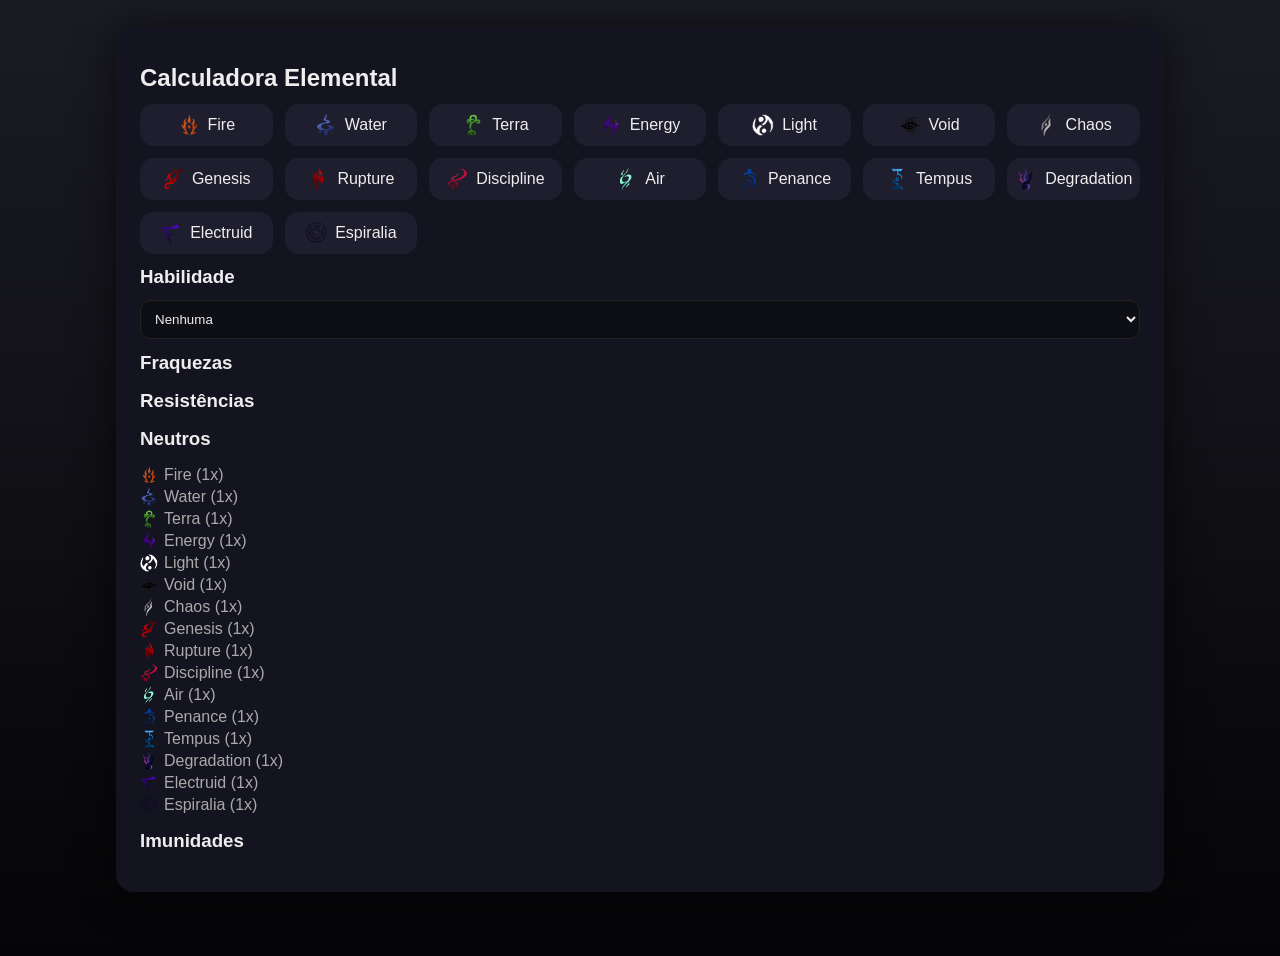
==== index.html @ ffbeba06 "Update index.html Impede de selecionar fusão+ elemento da mesma família" ====
<!DOCTYPE html>
<html lang="pt-BR">
<head>
<meta charset="UTF-8">
<title>Calculadora Elemental</title>
  
<!-- ================= EMBED / OPEN GRAPH ================= -->

<meta property="og:type" content="website">
<meta property="og:title" content="The Relic Journey Project">
<meta property="og:description" content="Calculadora elemental do RPG.">
<meta property="og:url" content="https://saralinboreas.github.io/trj_elemental_calc/">

<meta property="og:image" content="https://cdn.discordapp.com/icons/1304557655825711169/a_13d15f274c0c20a4f0f4eddcecd04f9f.gif?size=2048">
<meta property="og:image:width" content="2048">
<meta property="og:image:height" content="2048">

<!-- Twitter / X -->
<meta name="twitter:card" content="summary_large_image">
<meta name="twitter:title" content="The Relic Journey Project">
<meta name="twitter:description" content="Calculadora elemental do RPG.">
<meta name="twitter:image" content="https://cdn.discordapp.com/icons/1304557655825711169/a_13d15f274c0c20a4f0f4eddcecd04f9f.gif?size=2048">

<!-- ================= FIM EMBED ================= -->
  
<style>
body{
  min-height:100vh;
  background:linear-gradient(180deg,#1b1b24,#050507);
  color:#eee;
  font-family:sans-serif;
  padding:20px;
}
.box{
  background:#141420;
  padding:24px;
  border-radius:18px;
  max-width:1000px;
  margin:auto;
  box-shadow:0 0 40px rgba(0,0,0,.6);
}
h2,h3{margin:12px 0}

.grid{
  display:grid;
  grid-template-columns:repeat(auto-fill,minmax(130px,1fr));
  gap:12px;
}

.el-btn{
  background:#1e1e2e;
  border-radius:14px;
  padding:10px;
  cursor:pointer;
  display:flex;
  align-items:center;
  justify-content:center;
  gap:8px;
  transition:.18s;
}
.el-btn img{width:22px;height:22px}

.el-btn.selected{
  background:#151522;
  transform:translateY(2px) scale(.96);
  filter:brightness(.85);
  box-shadow:0 0 18px currentColor;
}
.el-btn.locked{
  opacity:.25;
  pointer-events:none;
}

select{
  width:100%;
  background:#0e0e15;
  color:#eee;
  border:1px solid #222;
  padding:10px;
  border-radius:10px;
}

ul{list-style:none;padding-left:0}
li{display:flex;align-items:center;gap:6px;margin:4px 0}
li img{width:18px;height:18px}

.immune{color:#c38bff}
.resist{color:#7fdc9f}
.neutral{color:#aaa}
.weak{color:#ff8a8a}
.small{font-size:13px;color:#aaa}
</style>
</head>

<body>
<div class="box">
<h2>Calculadora Elemental</h2>

<h3> </h3>
<div id="elements" class="grid"></div>

<h3>Habilidade</h3>
<select id="skill"></select>
<p id="skillDesc" class="small"></p>

<h3>Fraquezas</h3><ul id="weak" class="weak"></ul>
<h3>Resistências</h3><ul id="resist" class="resist"></ul>
<h3>Neutros</h3><ul id="neutral" class="neutral"></ul>
<h3>Imunidades</h3><ul id="immune" class="immune"></ul>

</div>

<script>
/* ===================== ELEMENTOS ===================== */
const ELEMENTS=[
"Fire","Water","Terra","Energy","Light","Void","Chaos",
"Genesis","Rupture","Discipline","Air","Penance",
"Tempus","Degradation","Electruid","Espiralia"
];

const FUSIONS={
  Electruid:["Water","Energy"],
  Discipline:["Genesis","Rupture"]
};

const icon=e=>`icons/${e.toLowerCase()}.png`;

/* ===================== MATRIZ ===================== */

const M = {
Fire:{Degradation:4,Tempus:4,Penance:4,Espiralia:4,Water:2,Light:2,Void:2,Chaos:2,Electruid:1.5,Terra:0.5,Fire:0},
Water:{Degradation:4,Tempus:4,Penance:4,Espiralia:4,Energy:2,Light:2,Void:2,Chaos:2,Electruid:1.5,Genesis:1.5,Fire:0.5,Rupture:0.5,Water:0},
Terra:{Degradation:4,Tempus:4,Penance:4,Espiralia:4,Fire:2,Light:2,Void:2,Chaos:2,Rupture:1.5,Discipline:1.5,Electruid:0.75,Energy:0.5,Terra:0},
Energy:{Degradation:4,Tempus:4,Penance:4,Espiralia:4,Terra:2,Light:2,Void:2,Chaos:2,Rupture:1.5,Water:0.5,Genesis:0.5,Electruid:0.25,Energy:0},
Light:{Degradation:4,Penance:4,Espiralia:4,Void:2,Chaos:2,Tempus:2,Energy:0.75,Fire:0.75,Genesis:0.75,Rupture:0.75,Terra:0.75,Water:0.75,Electruid:0.5,Light:0},
Void:{Degradation:4,Penance:4,Espiralia:4,Light:2,Chaos:2,Tempus:2,Energy:0.75,Fire:0.75,Genesis:0.75,Rupture:0.75,Terra:0.75,Water:0.75,Electruid:0.5,Void:0},
Chaos:{Degradation:4,Penance:4,Espiralia:4,Void:2,Light:2,Tempus:2,Genesis:2,Rupture:2,Discipline:2,Energy:0.75,Fire:0.75,Terra:0.75,Water:0.75,Electruid:0.5,Chaos:0},
Genesis:{Degradation:4,Penance:4,Espiralia:4,Discipline:4,Light:2,Void:2,Chaos:2,Tempus:2,Rupture:2,Energy:1.5,Water:0.75,Genesis:0},
Rupture:{Degradation:4,Penance:4,Espiralia:4,Discipline:4,Light:2,Void:2,Chaos:2,Tempus:2,Genesis:2,Energy:1.5,Electruid:0.75,Rupture:0},
Discipline:{Degradation:2.5,Penance:2.5,Tempus:2.5,Espiralia:2.5,Air:2.5,Light:1.5,Chaos:1.5,Void:1.5,Genesis:0,Rupture:0},
Air:{Espiralia:8,Degradation:4,Light:2,Chaos:2,Void:2,Penance:2,Tempus:2,Electruid:0.25,Genesis:0.25,Rupture:0.25,Air:0},
Penance:{Espiralia:8,Degradation:4,Light:0.75,Chaos:0.75,Void:0.75,Discipline:0.5,Fire:0.5,Water:0.5,Terra:0.5,Energy:0.5,Penance:0,Genesis:0,Rupture:0,Electruid:0},
Tempus:{Tempus:0},
Degradation:{Espiralia:2,Tempus:1,Light:0.75,Chaos:0.75,Void:0.75,Discipline:0.5,Fire:0.5,Water:0.5,Terra:0.5,Genesis:0,Rupture:0,Electruid:0,Air:0,Penance:0},
Electruid:{Degradation:8,Tempus:8,Penance:8,Espiralia:8,Light:4,Void:4,Chaos:4,Terra:2,Genesis:0.75,Rupture:0.75,Fire:0.5,Energy:0,Water:0,Electruid:0},
Espiralia:{Espiralia:2,Degradation:1,Tempus:1,Light:0.75,Chaos:0.75,Void:0.75,Discipline:0.5,Fire:0.5,Water:0.5,Terra:0.5,Genesis:0,Rupture:0,Electruid:0,Air:0}
};

/* ===================== HABILIDADES ===================== */
const SKILLS={
"Nenhuma":{
 desc:"Sem efeitos adicionais."
},
"Campo de Dissolução":{
 desc:"Ataques de Energia têm seu multiplicador reduzido em um nível (fraqueza > neutro > resistência > imunidade).",
 dissolveEnergy:true
},
"Marca da Desgraça":{
 desc:"Fraqueza a Espiralia. Imune a Tempus e Energia.",
 forceWeak:{Espiralia:8},
 immune:["Tempus","Energy"]
},
"Fluxo Adaptativo":{
 desc:"Dano maior que 2x reduz em 20%. Dano maior que 4x reduz 50%.",
 adaptive:true
},
"Núcleo Estável":{
 desc:"Limita fraquezas a somente 2x. Resistências reduzidas em 15%.",
 capAll:2,
 resistPenalty:0.15
},
"Vazio Absoluto":{
 desc:"Imune a Luz e Caos, Remove o limite de fraquezas, permitindo até 8x de qualquer elemento.",
 voidAbsolute:true,
 unlock8x:true
}
};

/* ===================== UI ===================== */
const grid=document.getElementById("elements");
const skillSel=document.getElementById("skill");
const skillDesc=document.getElementById("skillDesc");
const immune=document.getElementById("immune");
const resist=document.getElementById("resist");
const neutral=document.getElementById("neutral");
const weak=document.getElementById("weak");

let selected=[];
let skill="Nenhuma";

/* ===================== UTIL ===================== */
function fmt(x){
  return Number.isInteger(x)? `${x}x` : `${x.toFixed(2).replace(/\.00$/,"")}x`;
}

/* ===================== BOTÕES ===================== */
ELEMENTS.forEach(el=>{
  const b=document.createElement("div");
  b.className="el-btn";
  b.dataset.el=el;
  const img=document.createElement("img");
  img.src=icon(el);
  b.append(img,el);
  b.onclick=()=>toggle(el);
  grid.appendChild(b);
});

Object.keys(SKILLS).forEach(s=>{
  const o=document.createElement("option");
  o.value=s;
  o.textContent=s;
  skillSel.appendChild(o);
});

skillSel.onchange=()=>{
  skill=skillSel.value;
  skillDesc.textContent=SKILLS[skill].desc;
  update();
};

/* ===================== LÓGICA ===================== */
function isLocked(el){
  for(const f in FUSIONS){
    if(selected.includes(f)&&FUSIONS[f].includes(el)) return true;
    if(selected.includes(el)&&FUSIONS[f].includes(f)) return true;
  }
  return false;
}

function toggle(el){
  // Se já estiver selecionado, desmarca
  if(selected.includes(el)){
    selected = selected.filter(e => e !== el);
    update();
    return;
  }

  // Se for fusão, remove automaticamente os componentes
  if(FUSIONS[el]){
    selected = selected.filter(e => !FUSIONS[el].includes(e));
  }

  // Se for base e alguma fusão que usa ele já estiver selecionada, bloqueia
  for(const f in FUSIONS){
    if(FUSIONS[f].includes(el) && selected.includes(f)){
      return; // não deixa selecionar
    }
  }

  // Limite de 2 elementos
  if(selected.length < 2){
    selected.push(el);
  }

  update();
}
  
function calc(atk){
  let mult=1;
  let imm=false;
  const sk=SKILLS[skill];

  // Base elemental
  selected.forEach(d=>{
    const m=M[d]?.[atk] ?? 1;
    if(m===0) imm=true;
    else mult*=m;
  });

  if(sk.immune?.includes(atk)) imm=true;
  if(sk.forceWeak?.[atk]) mult=sk.forceWeak[atk];

  // Campo de Dissolução (Energia por níveis)
  if(sk.dissolveEnergy && atk==="Energy" && !imm){
    if(mult > 1){
      mult /= 2;
    }else if(mult === 1){
      mult = 0.5;
    }else if(mult <= 0.25){
      imm = true;
    }else{
      mult /= 2;
    }
  }

  // Vazio Absoluto
  if(sk.voidAbsolute && (atk==="Light"||atk==="Chaos")){
    imm=true;
    mult=2;
  }

  if(sk.adaptive){
    if(mult>4) mult*=0.5;
    else if(mult>2) mult*=0.8;
  }

  if(sk.resistPenalty && mult<1)
    mult+=sk.resistPenalty;

  if(sk.capAll) mult=Math.min(mult,sk.capAll);

  if(selected.includes("Tempus") && mult>1 && atk!=="Espiralia")
    mult=1;

  const cap = sk.unlock8x ? 8 : (atk==="Espiralia"?8:4);
  mult=Math.min(mult,cap);

  return imm?0:mult;
}

function li(el,t){
  const l=document.createElement("li");
  const i=document.createElement("img");
  i.src=icon(el);
  l.append(i,t);
  return l;
}

function update(){
  document.querySelectorAll(".el-btn").forEach(b=>{
    const el=b.dataset.el;
    b.classList.toggle("selected",selected.includes(el));
    b.classList.toggle("locked",isLocked(el));
  });

  immune.innerHTML=resist.innerHTML=weak.innerHTML=neutral.innerHTML="";

  ELEMENTS.forEach(atk=>{
    const m=calc(atk);
    if(m===0) immune.appendChild(li(atk,atk));
    else if(m<1) resist.appendChild(li(atk,`${atk} (${fmt(m)})`));
    else if(m>1) weak.appendChild(li(atk,`${atk} (${fmt(m)})`));
    else neutral.appendChild(li(atk,`${atk} (1x)`));
  });
}

update();
</script>
</body>
</html>
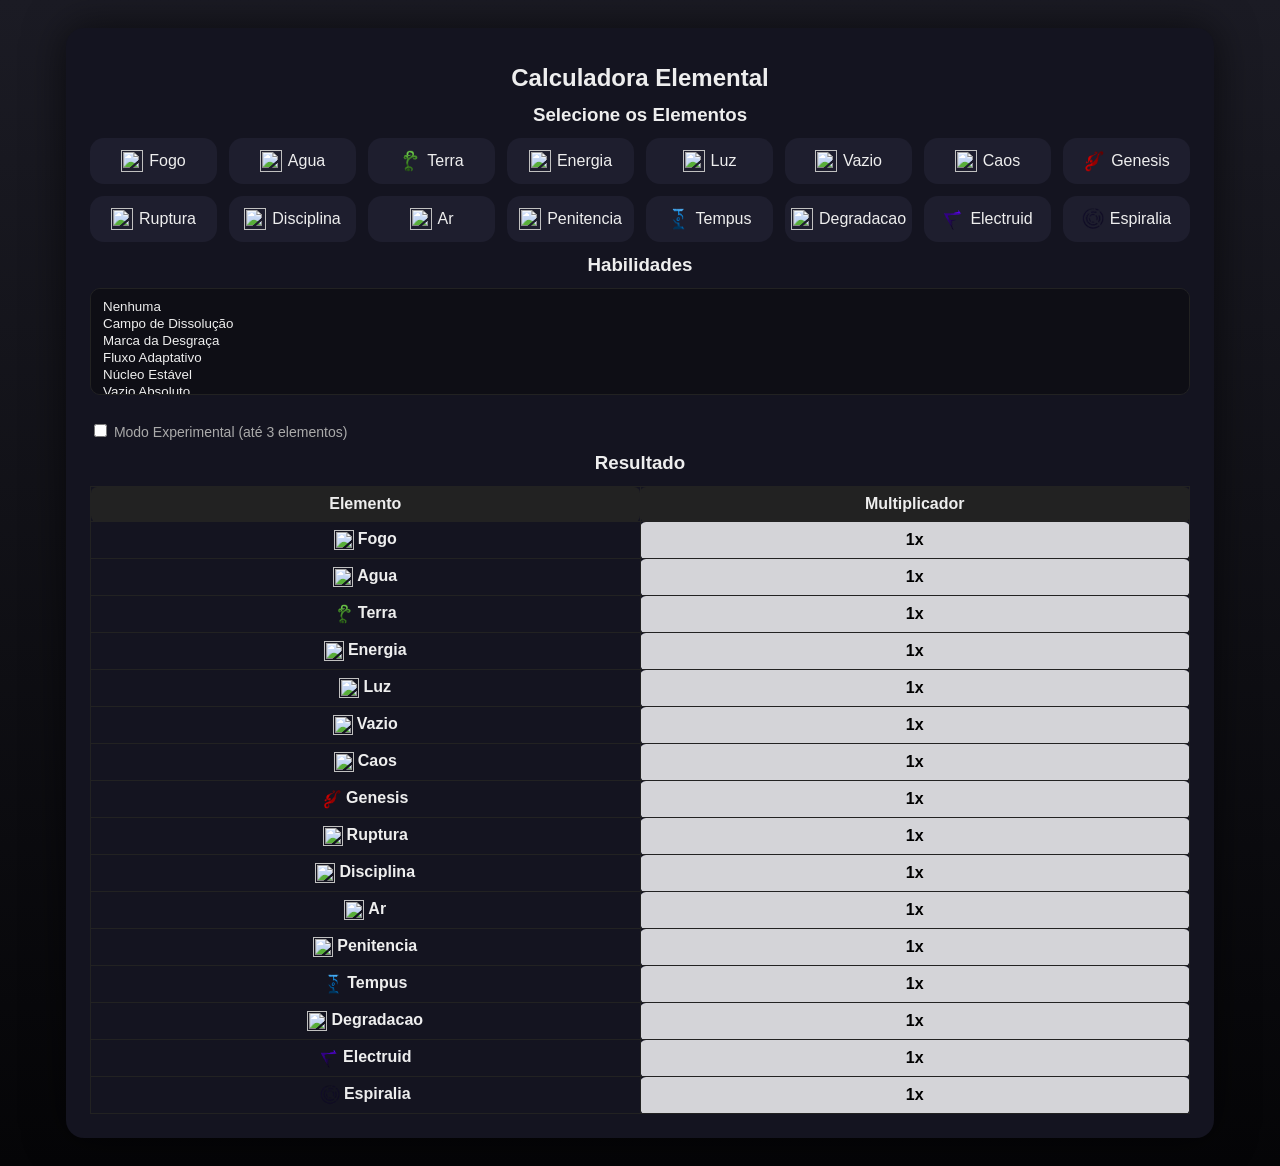
==== commit 17c7a6e2: "Update index.html Pouca mudança" ====
--- a/index.html
+++ b/index.html
@@ -22,32 +22,31 @@
 <meta name="twitter:image" content="https://cdn.discordapp.com/icons/1304557655825711169/a_13d15f274c0c20a4f0f4eddcecd04f9f.gif?size=2048">
 
 <!-- ================= FIM EMBED ================= -->
-  
+
 <style>
-body{
+body {
   min-height:100vh;
   background:linear-gradient(180deg,#1b1b24,#050507);
   color:#eee;
   font-family:sans-serif;
   padding:20px;
 }
-.box{
+.box {
   background:#141420;
   padding:24px;
   border-radius:18px;
-  max-width:1000px;
+  max-width:1100px;
   margin:auto;
   box-shadow:0 0 40px rgba(0,0,0,.6);
 }
-h2,h3{margin:12px 0}
-
-.grid{
+h2,h3{text-align:center;margin:12px 0;}
+.grid {
   display:grid;
-  grid-template-columns:repeat(auto-fill,minmax(130px,1fr));
+  grid-template-columns:repeat(auto-fill,minmax(120px,1fr));
   gap:12px;
-}
-
-.el-btn{
+  justify-items:center;
+}
+.el-btn {
   background:#1e1e2e;
   border-radius:14px;
   padding:10px;
@@ -55,16 +54,17 @@
   display:flex;
   align-items:center;
   justify-content:center;
-  gap:8px;
-  transition:.18s;
+  gap:6px;
+  transition:.2s;
+  width:100%;
+  box-sizing:border-box;
+  border:2px solid transparent;
 }
 .el-btn img{width:22px;height:22px}
-
 .el-btn.selected{
   background:#151522;
-  transform:translateY(2px) scale(.96);
-  filter:brightness(.85);
-  box-shadow:0 0 18px currentColor;
+  border:2px solid #ff8a8a;
+  transform:translateY(1px) scale(.98);
 }
 .el-btn.locked{
   opacity:.25;
@@ -78,122 +78,162 @@
   border:1px solid #222;
   padding:10px;
   border-radius:10px;
-}
-
-ul{list-style:none;padding-left:0}
-li{display:flex;align-items:center;gap:6px;margin:4px 0}
-li img{width:18px;height:18px}
-
-.immune{color:#c38bff}
-.resist{color:#7fdc9f}
-.neutral{color:#aaa}
-.weak{color:#ff8a8a}
-.small{font-size:13px;color:#aaa}
+  margin-bottom:12px;
+}
+
+table{
+  width:100%;
+  border-collapse:collapse;
+  margin-top:12px;
+  table-layout:fixed;
+}
+th,td{
+  padding:8px;
+  text-align:center;
+  border:1px solid #222;
+  border-radius:6px;
+  font-weight:bold;
+}
+th{background:#222;}
+td img{
+  width:20px;
+  height:20px;
+  vertical-align:middle;
+  margin-right:4px;
+}
+
+/* Cores pastel definidas */
+.weak{background:#fca5a5;color:#000;}      /* vermelho claro */
+.resist{background:#86efac;color:#000;}    /* verde pastel */
+.neutral{background:#d4d4d8;color:#000;}   /* cinza */
+.immune{background:#c084fc;color:#000;}    /* roxo pastel */
+
+.small{font-size:13px;color:#aaa;}
+label.small{display:block;margin-top:12px;font-size:14px;}
 </style>
 </head>
-
 <body>
 <div class="box">
 <h2>Calculadora Elemental</h2>
-
-<h3> </h3>
+<h3>Selecione os Elementos</h3>
 <div id="elements" class="grid"></div>
 
-<h3>Habilidade</h3>
-<select id="skill"></select>
+<h3>Habilidades</h3>
+<select id="skill" multiple size="5"></select>
 <p id="skillDesc" class="small"></p>
 
-<h3>Fraquezas</h3><ul id="weak" class="weak"></ul>
-<h3>Resistências</h3><ul id="resist" class="resist"></ul>
-<h3>Neutros</h3><ul id="neutral" class="neutral"></ul>
-<h3>Imunidades</h3><ul id="immune" class="immune"></ul>
-
+<label class="small">
+  <input type="checkbox" id="tripleMode">
+  Modo Experimental (até 3 elementos)
+</label>
+
+<h3>Resultado</h3>
+<table>
+<thead>
+<tr><th>Elemento</th><th>Multiplicador</th></tr>
+</thead>
+<tbody id="resultTable"></tbody>
+</table>
 </div>
 
 <script>
-/* ===================== ELEMENTOS ===================== */
+/* ================= DADOS ================= */
 const ELEMENTS=[
-"Fire","Water","Terra","Energy","Light","Void","Chaos",
-"Genesis","Rupture","Discipline","Air","Penance",
-"Tempus","Degradation","Electruid","Espiralia"
+"Fogo","Agua","Terra","Energia","Luz","Vazio","Caos",
+"Genesis","Ruptura","Disciplina","Ar","Penitencia",
+"Tempus","Degradacao","Electruid","Espiralia"
 ];
 
 const FUSIONS={
-  Electruid:["Water","Energy"],
-  Discipline:["Genesis","Rupture"]
+  Electruid:["Agua","Energia"],
+  Disciplina:["Genesis","Ruptura"]
 };
 
 const icon=e=>`icons/${e.toLowerCase()}.png`;
 
-/* ===================== MATRIZ ===================== */
-
 const M = {
-Fire:{Degradation:4,Tempus:4,Penance:4,Espiralia:4,Water:2,Light:2,Void:2,Chaos:2,Electruid:1.5,Terra:0.5,Fire:0},
-Water:{Degradation:4,Tempus:4,Penance:4,Espiralia:4,Energy:2,Light:2,Void:2,Chaos:2,Electruid:1.5,Genesis:1.5,Fire:0.5,Rupture:0.5,Water:0},
-Terra:{Degradation:4,Tempus:4,Penance:4,Espiralia:4,Fire:2,Light:2,Void:2,Chaos:2,Rupture:1.5,Discipline:1.5,Electruid:0.75,Energy:0.5,Terra:0},
-Energy:{Degradation:4,Tempus:4,Penance:4,Espiralia:4,Terra:2,Light:2,Void:2,Chaos:2,Rupture:1.5,Water:0.5,Genesis:0.5,Electruid:0.25,Energy:0},
-Light:{Degradation:4,Penance:4,Espiralia:4,Void:2,Chaos:2,Tempus:2,Energy:0.75,Fire:0.75,Genesis:0.75,Rupture:0.75,Terra:0.75,Water:0.75,Electruid:0.5,Light:0},
-Void:{Degradation:4,Penance:4,Espiralia:4,Light:2,Chaos:2,Tempus:2,Energy:0.75,Fire:0.75,Genesis:0.75,Rupture:0.75,Terra:0.75,Water:0.75,Electruid:0.5,Void:0},
-Chaos:{Degradation:4,Penance:4,Espiralia:4,Void:2,Light:2,Tempus:2,Genesis:2,Rupture:2,Discipline:2,Energy:0.75,Fire:0.75,Terra:0.75,Water:0.75,Electruid:0.5,Chaos:0},
-Genesis:{Degradation:4,Penance:4,Espiralia:4,Discipline:4,Light:2,Void:2,Chaos:2,Tempus:2,Rupture:2,Energy:1.5,Water:0.75,Genesis:0},
-Rupture:{Degradation:4,Penance:4,Espiralia:4,Discipline:4,Light:2,Void:2,Chaos:2,Tempus:2,Genesis:2,Energy:1.5,Electruid:0.75,Rupture:0},
-Discipline:{Degradation:2.5,Penance:2.5,Tempus:2.5,Espiralia:2.5,Air:2.5,Light:1.5,Chaos:1.5,Void:1.5,Genesis:0,Rupture:0},
-Air:{Espiralia:8,Degradation:4,Light:2,Chaos:2,Void:2,Penance:2,Tempus:2,Electruid:0.25,Genesis:0.25,Rupture:0.25,Air:0},
-Penance:{Espiralia:8,Degradation:4,Light:0.75,Chaos:0.75,Void:0.75,Discipline:0.5,Fire:0.5,Water:0.5,Terra:0.5,Energy:0.5,Penance:0,Genesis:0,Rupture:0,Electruid:0},
+Fogo:{Degradacao:4,Tempus:4,Penitencia:4,Espiralia:4,Agua:2,Luz:2,Vazio:2,Caos:2,Electruid:1.5,Terra:0.5,Fogo:0},
+Agua:{Degradacao:4,Tempus:4,Penitencia:4,Espiralia:4,Energia:2,Luz:2,Vazio:2,Caos:2,Electruid:1.5,Genesis:1.5,Fogo:0.5,Ruptura:0.5,Agua:0},
+Terra:{Degradacao:4,Tempus:4,Penitencia:4,Espiralia:4,Fogo:2,Luz:2,Vazio:2,Caos:2,Ruptura:1.5,Disciplina:1.5,Electruid:0.75,Energia:0.5,Terra:0},
+Energia:{Degradacao:4,Tempus:4,Penitencia:4,Espiralia:4,Terra:2,Luz:2,Vazio:2,Caos:2,Ruptura:1.5,Agua:0.5,Genesis:0.5,Electruid:0.25,Energia:0},
+Luz:{Degradacao:4,Penitencia:4,Espiralia:4,Vazio:2,Caos:2,Tempus:2,Energia:0.75,Fogo:0.75,Genesis:0.75,Ruptura:0.75,Terra:0.75,Agua:0.75,Electruid:0.5,Luz:0},
+Vazio:{Degradacao:4,Penitencia:4,Espiralia:4,Luz:2,Caos:2,Tempus:2,Energia:0.75,Fogo:0.75,Genesis:0.75,Ruptura:0.75,Terra:0.75,Agua:0.75,Electruid:0.5,Vazio:0},
+Caos:{Degradacao:4,Penitencia:4,Espiralia:4,Vazio:2,Luz:2,Tempus:2,Genesis:2,Ruptura:2,Disciplina:2,Energia:0.75,Fogo:0.75,Terra:0.75,Agua:0.75,Electruid:0.5,Caos:0},
+Genesis:{Degradacao:4,Penitencia:4,Espiralia:4,Disciplina:4,Luz:2,Vazio:2,Caos:2,Tempus:2,Ruptura:2,Energia:1.5,Agua:0.75,Genesis:0},
+Ruptura:{Degradacao:4,Penitencia:4,Espiralia:4,Disciplina:4,Luz:2,Vazio:2,Caos:2,Tempus:2,Genesis:2,Energia:1.5,Electruid:0.75,Ruptura:0},
+Disciplina:{Degradacao:2.5,Penitencia:2.5,Tempus:2.5,Espiralia:2.5,Ar:2.5,Luz:1.5,Caos:1.5,Vazio:1.5,Genesis:0,Ruptura:0},
+Ar:{Espiralia:8,Degradacao:4,Luz:2,Caos:2,Vazio:2,Penitencia:2,Tempus:2,Electruid:0.25,Genesis:0.25,Ruptura:0.25,Ar:0},
+Penitencia:{Espiralia:8,Degradacao:4,Luz:0.75,Caos:0.75,Vazio:0.75,Disciplina:0.5,Fogo:0.5,Agua:0.5,Terra:0.5,Energia:0.5,Penitencia:0,Genesis:0,Ruptura:0,Electruid:0},
 Tempus:{Tempus:0},
-Degradation:{Espiralia:2,Tempus:1,Light:0.75,Chaos:0.75,Void:0.75,Discipline:0.5,Fire:0.5,Water:0.5,Terra:0.5,Genesis:0,Rupture:0,Electruid:0,Air:0,Penance:0},
-Electruid:{Degradation:8,Tempus:8,Penance:8,Espiralia:8,Light:4,Void:4,Chaos:4,Terra:2,Genesis:0.75,Rupture:0.75,Fire:0.5,Energy:0,Water:0,Electruid:0},
-Espiralia:{Espiralia:2,Degradation:1,Tempus:1,Light:0.75,Chaos:0.75,Void:0.75,Discipline:0.5,Fire:0.5,Water:0.5,Terra:0.5,Genesis:0,Rupture:0,Electruid:0,Air:0}
-};
-
-/* ===================== HABILIDADES ===================== */
+Degradacao:{Espiralia:2,Tempus:1,Luz:0.75,Caos:0.75,Vazio:0.75,Disciplina:0.5,Fogo:0.5,Agua:0.5,Terra:0.5,Genesis:0,Ruptura:0,Electruid:0,Ar:0,Penitencia:0},
+Electruid:{Degradacao:8,Tempus:8,Penitencia:8,Espiralia:8,Luz:4,Vazio:4,Caos:4,Terra:2,Genesis:0.75,Ruptura:0.75,Fogo:0.5,Energia:0,Agua:0,Electruid:0},
+Espiralia:{Espiralia:2,Degradacao:1,Tempus:1,Luz:0.75,Caos:0.75,Vazio:0.75,Disciplina:0.5,Fogo:0.5,Agua:0.5,Terra:0.5,Genesis:0,Ruptura:0,Electruid:0,Ar:0}
+};
+
 const SKILLS={
-"Nenhuma":{
- desc:"Sem efeitos adicionais."
-},
-"Campo de Dissolução":{
- desc:"Ataques de Energia têm seu multiplicador reduzido em um nível (fraqueza > neutro > resistência > imunidade).",
- dissolveEnergy:true
-},
-"Marca da Desgraça":{
- desc:"Fraqueza a Espiralia. Imune a Tempus e Energia.",
- forceWeak:{Espiralia:8},
- immune:["Tempus","Energy"]
-},
-"Fluxo Adaptativo":{
- desc:"Dano maior que 2x reduz em 20%. Dano maior que 4x reduz 50%.",
- adaptive:true
-},
-"Núcleo Estável":{
- desc:"Limita fraquezas a somente 2x. Resistências reduzidas em 15%.",
- capAll:2,
- resistPenalty:0.15
-},
-"Vazio Absoluto":{
- desc:"Imune a Luz e Caos, Remove o limite de fraquezas, permitindo até 8x de qualquer elemento.",
- voidAbsolute:true,
- unlock8x:true
-}
-};
-
-/* ===================== UI ===================== */
+"Nenhuma":{desc:"Sem efeitos adicionais."},
+"Campo de Dissolução":{desc:"Energia desce um nível (fraqueza > neutro > resistência > imunidade).",dissolveEnergy:true},
+"Marca da Desgraça":{desc:"Fraqueza a Espiralia. Imune a Tempus, Penitencia e Energia.",forceWeak:{Espiralia:8},immune:["Tempus","Energia", "Penitencia"]},
+"Fluxo Adaptativo":{desc:"Dano >2x reduz 20%, >4x reduz 50%, 8x reduz 80%.",adaptive:true},
+"Núcleo Estável":{desc:"Nenhum ataque passa de 2x. Resistências perdem 15%.",capAll:2,resistPenalty:0.15},
+"Vazio Absoluto":{desc:"Considera todos os elementos selecionados + Vazio, Luz e Caos. Libera até 8x.",voidAbsolute:true,unlock8x:true},
+"Omnipresença":{desc:"Calcula multiplicador médio de todos os elementos, ignorando imunidades.",omnipresence:true},
+"Resiliência Bruta":{desc:"Dano de Fogo/Agua/Energia:0.5x, Vazio/Genesis:0.75x.",resilience:true}
+};
+
+/* ================= VARIÁVEIS ================= */
 const grid=document.getElementById("elements");
+const resultTable=document.getElementById("resultTable");
 const skillSel=document.getElementById("skill");
 const skillDesc=document.getElementById("skillDesc");
-const immune=document.getElementById("immune");
-const resist=document.getElementById("resist");
-const neutral=document.getElementById("neutral");
-const weak=document.getElementById("weak");
+const tripleToggle=document.getElementById("tripleMode");
 
 let selected=[];
-let skill="Nenhuma";
-
-/* ===================== UTIL ===================== */
-function fmt(x){
-  return Number.isInteger(x)? `${x}x` : `${x.toFixed(2).replace(/\.00$/,"")}x`;
-}
-
-/* ===================== BOTÕES ===================== */
+let tripleMode=false;
+let skillSelected=[];
+
+function maxSelect(){ return tripleMode?3:2; }
+function fmt(x){ return Number.isInteger(x)?`${x}x`:`${x.toFixed(2).replace(/\.00$/,"")}x`; }
+function isLocked(el){
+  for(const f in FUSIONS){
+    if(selected.includes(f) && FUSIONS[f].includes(el)) return true;
+    if(selected.includes(el) && FUSIONS[f].includes(f)) return true;
+  }
+  return false;
+}
+
+/* ================= TOGGLE ELEMENTOS ================= */
+function toggle(el){
+  if(isLocked(el)) return;
+  if(selected.includes(el)){
+    selected = selected.filter(e => e !== el);
+    update();
+    return;
+  }
+
+  // Verifica se completa alguma fusão
+  for(const fusion in FUSIONS){
+    const parts = FUSIONS[fusion];
+    if(parts.includes(el) && parts.some(p => selected.includes(p))){
+      selected = selected.filter(e => !parts.includes(e));
+      selected = selected.filter(e => !Object.keys(FUSIONS).includes(e));
+      if(selected.length >= maxSelect()) selected.shift();
+      selected.push(fusion);
+      update();
+      return;
+    }
+  }
+
+  if(FUSIONS[el]){
+    selected = selected.filter(e => !FUSIONS[el].includes(e));
+  }
+
+  if(selected.length >= maxSelect()) selected.shift();
+  selected.push(el);
+  update();
+}
+
+/* ================= BUILD UI ================= */
 ELEMENTS.forEach(el=>{
   const b=document.createElement("div");
   b.className="el-btn";
@@ -207,115 +247,89 @@
 
 Object.keys(SKILLS).forEach(s=>{
   const o=document.createElement("option");
-  o.value=s;
-  o.textContent=s;
+  o.value=s;o.textContent=s;
   skillSel.appendChild(o);
 });
 
 skillSel.onchange=()=>{
-  skill=skillSel.value;
-  skillDesc.textContent=SKILLS[skill].desc;
+  skillSelected = Array.from(skillSel.selectedOptions).map(o=>o.value);
+  skillDesc.textContent = skillSelected.map(s=>SKILLS[s].desc).join(" | ");
   update();
 };
 
-/* ===================== LÓGICA ===================== */
-function isLocked(el){
-  for(const f in FUSIONS){
-    if(selected.includes(f)&&FUSIONS[f].includes(el)) return true;
-    if(selected.includes(el)&&FUSIONS[f].includes(f)) return true;
-  }
-  return false;
-}
-
-function toggle(el){
-  // Se já estiver selecionado, desmarca
-  if(selected.includes(el)){
-    selected = selected.filter(e => e !== el);
-    update();
-    return;
-  }
-
-  // Se for fusão, remove automaticamente os componentes
-  if(FUSIONS[el]){
-    selected = selected.filter(e => !FUSIONS[el].includes(e));
-  }
-
-  // Se for base e alguma fusão que usa ele já estiver selecionada, bloqueia
-  for(const f in FUSIONS){
-    if(FUSIONS[f].includes(el) && selected.includes(f)){
-      return; // não deixa selecionar
+tripleToggle.onchange=e=>{
+  tripleMode=e.target.checked;
+  if(!tripleMode && selected.length>2) selected=selected.slice(0,2);
+  update();
+};
+
+/* ================= CALC ================= */
+const allowedVals = [0,0.25,0.5,0.75,1,1.5,2,4,6,8];
+function roundAllowed(x){
+  let closest = allowedVals.reduce((a,b)=>Math.abs(b-x)<Math.abs(a-x)?b:a);
+  return closest;
+}
+
+function calc(atk){
+  let mult=1, imm=false;
+
+  let elems = [...selected];
+
+  if(skillSelected.includes("Vazio Absoluto")){
+    ["Vazio","Luz","Caos"].forEach(e=>{
+      if(!elems.includes(e)) elems.push(e);
+    });
+  }
+
+  if(skillSelected.includes("Omnipresença")){
+    let values = elems.map(e=>M[e]?.[atk]??1).filter(v=>v!==0);
+    if(values.length>0){
+      let avg = values.reduce((a,b)=>a*b,1)**(1/values.length);
+      mult = Math.min(Math.max(avg,0.25),8);
+    } else mult=0;
+  } else {
+    elems.forEach(e=>{
+      const val = M[e]?.[atk] ?? 1;
+      if(val===0) imm=true; else mult*=val;
+    });
+  }
+
+  // Skills
+  skillSelected.forEach(s=>{
+    const sk = SKILLS[s];
+    if(sk.immune?.includes(atk)) imm=true;
+    if(sk.forceWeak?.[atk]) mult=sk.forceWeak[atk];
+    if(sk.dissolveEnergy && atk==="Energia" && !imm){
+      if(mult>1) mult/=2; else if(mult===1) mult=0.5; else if(mult<=0.25) imm=true; else mult/=2;
     }
-  }
-
-  // Limite de 2 elementos
-  if(selected.length < 2){
-    selected.push(el);
-  }
-
-  update();
-}
-  
-function calc(atk){
-  let mult=1;
-  let imm=false;
-  const sk=SKILLS[skill];
-
-  // Base elemental
-  selected.forEach(d=>{
-    const m=M[d]?.[atk] ?? 1;
-    if(m===0) imm=true;
-    else mult*=m;
+    if(sk.adaptive){
+      if(mult>8) mult*=0.2; 
+      else if(mult>4) mult*=0.5;
+      else if(mult>2) mult*=0.8;
+    }
+    if(sk.capAll) mult=Math.min(mult,sk.capAll);
+    if(sk.resistPenalty && mult<1) mult+=sk.resistPenalty;
+    if(sk.resilience){
+      if(["Fogo","Agua","Energia"].includes(atk)) mult*=0.5;
+      if(["Vazio","Genesis"].includes(atk)) mult*=0.75;
+    }
+    if(sk.voidAbsolute && (atk==="Luz"||atk==="Vazio"||atk==="Caos")){ imm=true; mult=2; }
   });
 
-  if(sk.immune?.includes(atk)) imm=true;
-  if(sk.forceWeak?.[atk]) mult=sk.forceWeak[atk];
-
-  // Campo de Dissolução (Energia por níveis)
-  if(sk.dissolveEnergy && atk==="Energy" && !imm){
-    if(mult > 1){
-      mult /= 2;
-    }else if(mult === 1){
-      mult = 0.5;
-    }else if(mult <= 0.25){
-      imm = true;
-    }else{
-      mult /= 2;
-    }
-  }
-
-  // Vazio Absoluto
-  if(sk.voidAbsolute && (atk==="Light"||atk==="Chaos")){
-    imm=true;
-    mult=2;
-  }
-
-  if(sk.adaptive){
-    if(mult>4) mult*=0.5;
-    else if(mult>2) mult*=0.8;
-  }
-
-  if(sk.resistPenalty && mult<1)
-    mult+=sk.resistPenalty;
-
-  if(sk.capAll) mult=Math.min(mult,sk.capAll);
-
-  if(selected.includes("Tempus") && mult>1 && atk!=="Espiralia")
-    mult=1;
-
-  const cap = sk.unlock8x ? 8 : (atk==="Espiralia"?8:4);
-  mult=Math.min(mult,cap);
-
+  // Tempus: fraqueza → 1x, resist/immune mantêm
+  if(selected.includes("Tempus")){
+    if(mult<1 && !imm) mult=1;
+  }
+
+  // Limites máximos
+  if(atk!=="Espiralia") mult=Math.min(mult,4);
+  else mult=Math.min(mult,8);
+
+  mult = roundAllowed(mult); // arredondar pro valor fixo permitido
   return imm?0:mult;
 }
 
-function li(el,t){
-  const l=document.createElement("li");
-  const i=document.createElement("img");
-  i.src=icon(el);
-  l.append(i,t);
-  return l;
-}
-
+/* ================= UPDATE ================= */
 function update(){
   document.querySelectorAll(".el-btn").forEach(b=>{
     const el=b.dataset.el;
@@ -323,14 +337,27 @@
     b.classList.toggle("locked",isLocked(el));
   });
 
-  immune.innerHTML=resist.innerHTML=weak.innerHTML=neutral.innerHTML="";
-
-  ELEMENTS.forEach(atk=>{
-    const m=calc(atk);
-    if(m===0) immune.appendChild(li(atk,atk));
-    else if(m<1) resist.appendChild(li(atk,`${atk} (${fmt(m)})`));
-    else if(m>1) weak.appendChild(li(atk,`${atk} (${fmt(m)})`));
-    else neutral.appendChild(li(atk,`${atk} (1x)`));
+  resultTable.innerHTML="";
+  let results = ELEMENTS.map(atk=>({atk,m:calc(atk)}));
+  results.sort((a,b)=>b.m-a.m); // maior → menor
+
+  results.forEach(({atk,m})=>{
+    const tr=document.createElement("tr");
+    const td1=document.createElement("td");
+    const img=document.createElement("img");
+    img.src=icon(atk);
+    td1.appendChild(img);
+    td1.appendChild(document.createTextNode(atk));
+    const td2=document.createElement("td");
+    td2.textContent=(m===0)?"Imune":fmt(m);
+
+    if(m===0) td2.className="immune";
+    else if(m<1) td2.className="resist";
+    else if(m>1) td2.className="weak";
+    else td2.className="neutral";
+
+    tr.append(td1,td2);
+    resultTable.appendChild(tr);
   });
 }
 
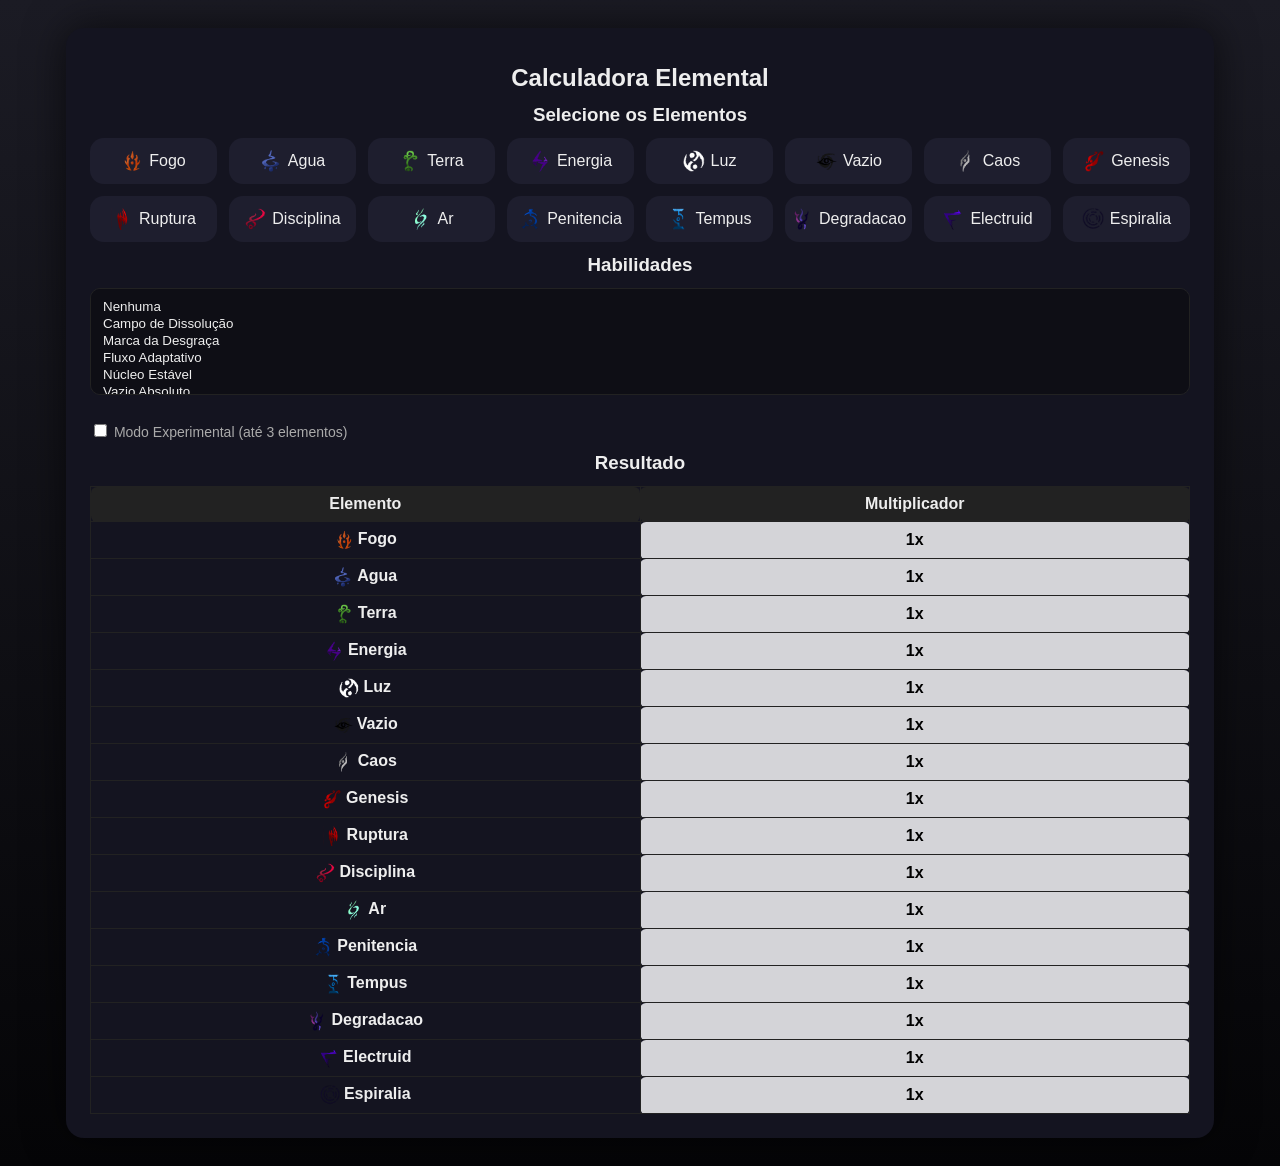
==== commit bfce794a: "Update index.html Fusão de Penitencia" ====
--- a/index.html
+++ b/index.html
@@ -146,7 +146,8 @@
 
 const FUSIONS={
   Electruid:["Agua","Energia"],
-  Disciplina:["Genesis","Ruptura"]
+  Disciplina:["Genesis","Ruptura"],
+  Penitencia:["Vazio", "Caos", "Luz"]
 };
 
 const icon=e=>`icons/${e.toLowerCase()}.png`;
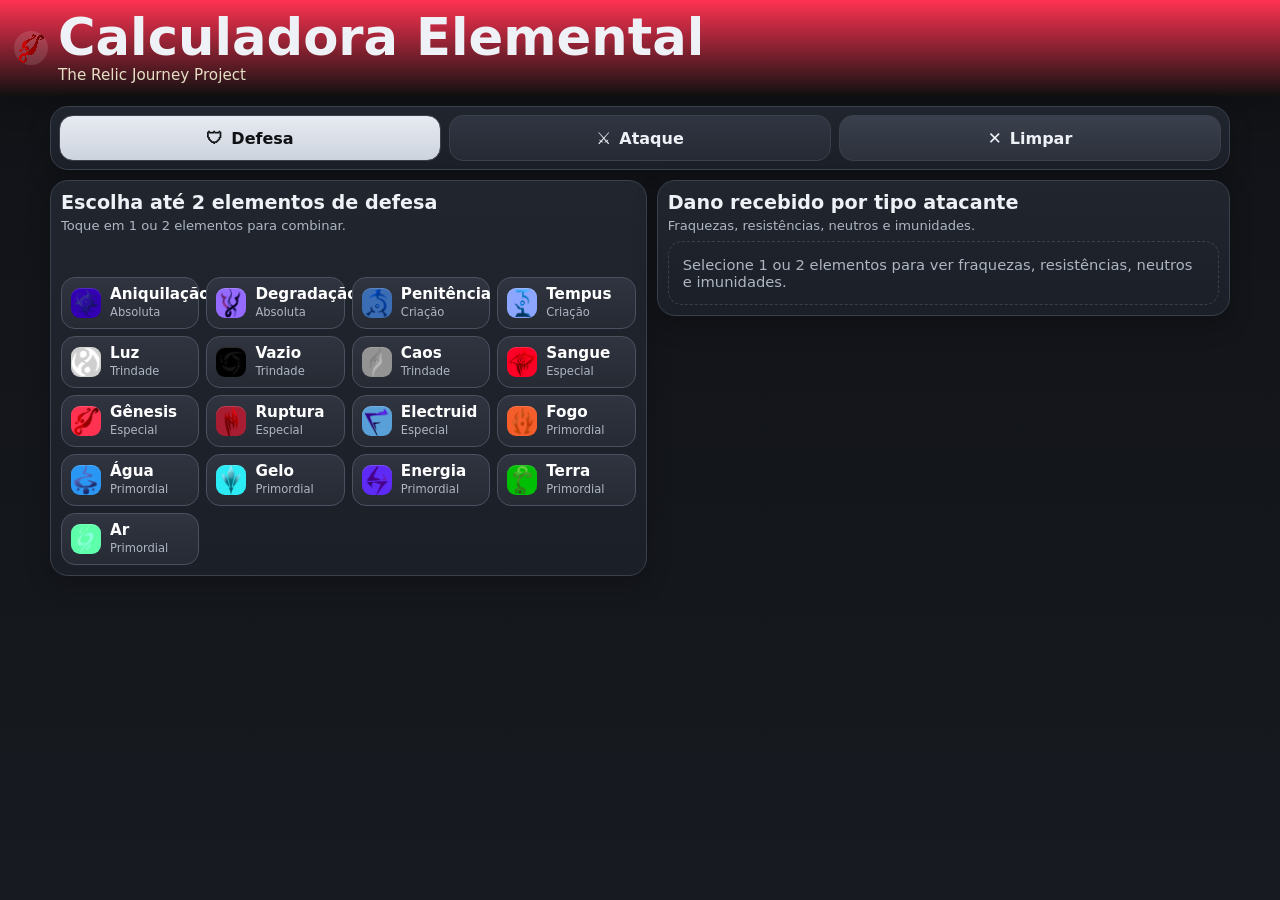
==== commit 03c30467: "waos aaa" ====
--- a/index.html
+++ b/index.html
@@ -1,368 +1,62 @@
 <!DOCTYPE html>
 <html lang="pt-BR">
 <head>
-<meta charset="UTF-8">
-<title>Calculadora Elemental</title>
-  
-<!-- ================= EMBED / OPEN GRAPH ================= -->
-
-<meta property="og:type" content="website">
-<meta property="og:title" content="The Relic Journey Project">
-<meta property="og:description" content="Calculadora elemental do RPG.">
-<meta property="og:url" content="https://saralinboreas.github.io/trj_elemental_calc/">
-
-<meta property="og:image" content="https://cdn.discordapp.com/icons/1304557655825711169/a_13d15f274c0c20a4f0f4eddcecd04f9f.gif?size=2048">
-<meta property="og:image:width" content="2048">
-<meta property="og:image:height" content="2048">
-
-<!-- Twitter / X -->
-<meta name="twitter:card" content="summary_large_image">
-<meta name="twitter:title" content="The Relic Journey Project">
-<meta name="twitter:description" content="Calculadora elemental do RPG.">
-<meta name="twitter:image" content="https://cdn.discordapp.com/icons/1304557655825711169/a_13d15f274c0c20a4f0f4eddcecd04f9f.gif?size=2048">
-
-<!-- ================= FIM EMBED ================= -->
-
-<style>
-body {
-  min-height:100vh;
-  background:linear-gradient(180deg,#1b1b24,#050507);
-  color:#eee;
-  font-family:sans-serif;
-  padding:20px;
-}
-.box {
-  background:#141420;
-  padding:24px;
-  border-radius:18px;
-  max-width:1100px;
-  margin:auto;
-  box-shadow:0 0 40px rgba(0,0,0,.6);
-}
-h2,h3{text-align:center;margin:12px 0;}
-.grid {
-  display:grid;
-  grid-template-columns:repeat(auto-fill,minmax(120px,1fr));
-  gap:12px;
-  justify-items:center;
-}
-.el-btn {
-  background:#1e1e2e;
-  border-radius:14px;
-  padding:10px;
-  cursor:pointer;
-  display:flex;
-  align-items:center;
-  justify-content:center;
-  gap:6px;
-  transition:.2s;
-  width:100%;
-  box-sizing:border-box;
-  border:2px solid transparent;
-}
-.el-btn img{width:22px;height:22px}
-.el-btn.selected{
-  background:#151522;
-  border:2px solid #ff8a8a;
-  transform:translateY(1px) scale(.98);
-}
-.el-btn.locked{
-  opacity:.25;
-  pointer-events:none;
-}
-
-select{
-  width:100%;
-  background:#0e0e15;
-  color:#eee;
-  border:1px solid #222;
-  padding:10px;
-  border-radius:10px;
-  margin-bottom:12px;
-}
-
-table{
-  width:100%;
-  border-collapse:collapse;
-  margin-top:12px;
-  table-layout:fixed;
-}
-th,td{
-  padding:8px;
-  text-align:center;
-  border:1px solid #222;
-  border-radius:6px;
-  font-weight:bold;
-}
-th{background:#222;}
-td img{
-  width:20px;
-  height:20px;
-  vertical-align:middle;
-  margin-right:4px;
-}
-
-/* Cores pastel definidas */
-.weak{background:#fca5a5;color:#000;}      /* vermelho claro */
-.resist{background:#86efac;color:#000;}    /* verde pastel */
-.neutral{background:#d4d4d8;color:#000;}   /* cinza */
-.immune{background:#c084fc;color:#000;}    /* roxo pastel */
-
-.small{font-size:13px;color:#aaa;}
-label.small{display:block;margin-top:12px;font-size:14px;}
-</style>
+  <meta charset="UTF-8" />
+  <meta name="viewport" content="width=device-width, initial-scale=1.0" />
+  <title>Element.help — Calculadora Elemental</title>
+  <link rel="stylesheet" href="styles.css" />
 </head>
 <body>
-<div class="box">
-<h2>Calculadora Elemental</h2>
-<h3>Selecione os Elementos</h3>
-<div id="elements" class="grid"></div>
+  <header class="topbar">
+    <div class="brand-wrap">
+      <div class="brand-icon"></div>
+      <div>
+        <h1>Calculadora Elemental</h1>
+        <p>The Relic Journey Project</p>
+      </div>
+    </div>
+    <!-- <button class="menu-btn" type="button" aria-label="Menu">☰</button> -->
+  </header>
 
-<h3>Habilidades</h3>
-<select id="skill" multiple size="5"></select>
-<p id="skillDesc" class="small"></p>
+  <main class="app-shell">
+    <section class="mode-strip panel-like">
+      <button class="mode-btn active" type="button" id="defenseModeBtn" aria-pressed="true">
+        <span class="mode-icon">🛡</span>
+        <span>Defesa</span>
+      </button>
+      <button class="mode-btn" type="button" id="attackModeBtn" aria-pressed="false">
+        <span class="mode-icon">⚔</span>
+        <span>Ataque</span>
+      </button>
+      <button class="mode-btn clear-mode" type="button" id="clearBtn">
+        <span class="mode-icon">✕</span>
+        <span>Limpar</span>
+      </button>
+    </section>
 
-<label class="small">
-  <input type="checkbox" id="tripleMode">
-  Modo Experimental (até 3 elementos)
-</label>
+    <section class="panel selector-panel">
+      <div class="panel-header compact-header sticky-subheader">
+        <div>
+          <h2 id="selectorTitle">Escolha até 2 elementos de defesa</h2>
+          <p class="panel-subtitle">Toque em 1 ou 2 elementos para combinar.</p>
+        </div>
+      </div>
+      <div id="selectedBadges" class="selected-badges"></div>
+      <div id="elementGrid" class="element-grid"></div>
+    </section>
 
-<h3>Resultado</h3>
-<table>
-<thead>
-<tr><th>Elemento</th><th>Multiplicador</th></tr>
-</thead>
-<tbody id="resultTable"></tbody>
-</table>
-</div>
+    <section class="panel results-panel">
+      <div class="panel-header compact-header sticky-subheader">
+        <div>
+          <h2 id="resultsTitle">Dano recebido por tipo atacante</h2>
+          <p class="panel-subtitle">Fraquezas, resistências, neutros e imunidades.</p>
+        </div>
+      </div>
+      <div id="resultsContainer" class="results-container"></div>
+    </section>
+  </main>
 
-<script>
-/* ================= DADOS ================= */
-const ELEMENTS=[
-"Fogo","Agua","Terra","Energia","Luz","Vazio","Caos",
-"Genesis","Ruptura","Disciplina","Ar","Penitencia",
-"Tempus","Degradacao","Electruid","Espiralia"
-];
-
-const FUSIONS={
-  Electruid:["Agua","Energia"],
-  Disciplina:["Genesis","Ruptura"],
-  Penitencia:["Vazio", "Caos", "Luz"]
-};
-
-const icon=e=>`icons/${e.toLowerCase()}.png`;
-
-const M = {
-Fogo:{Degradacao:4,Tempus:4,Penitencia:4,Espiralia:4,Agua:2,Luz:2,Vazio:2,Caos:2,Electruid:1.5,Terra:0.5,Fogo:0},
-Agua:{Degradacao:4,Tempus:4,Penitencia:4,Espiralia:4,Energia:2,Luz:2,Vazio:2,Caos:2,Electruid:1.5,Genesis:1.5,Fogo:0.5,Ruptura:0.5,Agua:0},
-Terra:{Degradacao:4,Tempus:4,Penitencia:4,Espiralia:4,Fogo:2,Luz:2,Vazio:2,Caos:2,Ruptura:1.5,Disciplina:1.5,Electruid:0.75,Energia:0.5,Terra:0},
-Energia:{Degradacao:4,Tempus:4,Penitencia:4,Espiralia:4,Terra:2,Luz:2,Vazio:2,Caos:2,Ruptura:1.5,Agua:0.5,Genesis:0.5,Electruid:0.25,Energia:0},
-Luz:{Degradacao:4,Penitencia:4,Espiralia:4,Vazio:2,Caos:2,Tempus:2,Energia:0.75,Fogo:0.75,Genesis:0.75,Ruptura:0.75,Terra:0.75,Agua:0.75,Electruid:0.5,Luz:0},
-Vazio:{Degradacao:4,Penitencia:4,Espiralia:4,Luz:2,Caos:2,Tempus:2,Energia:0.75,Fogo:0.75,Genesis:0.75,Ruptura:0.75,Terra:0.75,Agua:0.75,Electruid:0.5,Vazio:0},
-Caos:{Degradacao:4,Penitencia:4,Espiralia:4,Vazio:2,Luz:2,Tempus:2,Genesis:2,Ruptura:2,Disciplina:2,Energia:0.75,Fogo:0.75,Terra:0.75,Agua:0.75,Electruid:0.5,Caos:0},
-Genesis:{Degradacao:4,Penitencia:4,Espiralia:4,Disciplina:4,Luz:2,Vazio:2,Caos:2,Tempus:2,Ruptura:2,Energia:1.5,Agua:0.75,Genesis:0},
-Ruptura:{Degradacao:4,Penitencia:4,Espiralia:4,Disciplina:4,Luz:2,Vazio:2,Caos:2,Tempus:2,Genesis:2,Energia:1.5,Electruid:0.75,Ruptura:0},
-Disciplina:{Degradacao:2.5,Penitencia:2.5,Tempus:2.5,Espiralia:2.5,Ar:2.5,Luz:1.5,Caos:1.5,Vazio:1.5,Genesis:0,Ruptura:0},
-Ar:{Espiralia:8,Degradacao:4,Luz:2,Caos:2,Vazio:2,Penitencia:2,Tempus:2,Electruid:0.25,Genesis:0.25,Ruptura:0.25,Ar:0},
-Penitencia:{Espiralia:8,Degradacao:4,Luz:0.75,Caos:0.75,Vazio:0.75,Disciplina:0.5,Fogo:0.5,Agua:0.5,Terra:0.5,Energia:0.5,Penitencia:0,Genesis:0,Ruptura:0,Electruid:0},
-Tempus:{Tempus:0},
-Degradacao:{Espiralia:2,Tempus:1,Luz:0.75,Caos:0.75,Vazio:0.75,Disciplina:0.5,Fogo:0.5,Agua:0.5,Terra:0.5,Genesis:0,Ruptura:0,Electruid:0,Ar:0,Penitencia:0},
-Electruid:{Degradacao:8,Tempus:8,Penitencia:8,Espiralia:8,Luz:4,Vazio:4,Caos:4,Terra:2,Genesis:0.75,Ruptura:0.75,Fogo:0.5,Energia:0,Agua:0,Electruid:0},
-Espiralia:{Espiralia:2,Degradacao:1,Tempus:1,Luz:0.75,Caos:0.75,Vazio:0.75,Disciplina:0.5,Fogo:0.5,Agua:0.5,Terra:0.5,Genesis:0,Ruptura:0,Electruid:0,Ar:0}
-};
-
-const SKILLS={
-"Nenhuma":{desc:"Sem efeitos adicionais."},
-"Campo de Dissolução":{desc:"Energia desce um nível (fraqueza > neutro > resistência > imunidade).",dissolveEnergy:true},
-"Marca da Desgraça":{desc:"Fraqueza a Espiralia. Imune a Tempus, Penitencia e Energia.",forceWeak:{Espiralia:8},immune:["Tempus","Energia", "Penitencia"]},
-"Fluxo Adaptativo":{desc:"Dano >2x reduz 20%, >4x reduz 50%, 8x reduz 80%.",adaptive:true},
-"Núcleo Estável":{desc:"Nenhum ataque passa de 2x. Resistências perdem 15%.",capAll:2,resistPenalty:0.15},
-"Vazio Absoluto":{desc:"Considera todos os elementos selecionados + Vazio, Luz e Caos. Libera até 8x.",voidAbsolute:true,unlock8x:true},
-"Omnipresença":{desc:"Calcula multiplicador médio de todos os elementos, ignorando imunidades.",omnipresence:true},
-"Resiliência Bruta":{desc:"Dano de Fogo/Agua/Energia:0.5x, Vazio/Genesis:0.75x.",resilience:true}
-};
-
-/* ================= VARIÁVEIS ================= */
-const grid=document.getElementById("elements");
-const resultTable=document.getElementById("resultTable");
-const skillSel=document.getElementById("skill");
-const skillDesc=document.getElementById("skillDesc");
-const tripleToggle=document.getElementById("tripleMode");
-
-let selected=[];
-let tripleMode=false;
-let skillSelected=[];
-
-function maxSelect(){ return tripleMode?3:2; }
-function fmt(x){ return Number.isInteger(x)?`${x}x`:`${x.toFixed(2).replace(/\.00$/,"")}x`; }
-function isLocked(el){
-  for(const f in FUSIONS){
-    if(selected.includes(f) && FUSIONS[f].includes(el)) return true;
-    if(selected.includes(el) && FUSIONS[f].includes(f)) return true;
-  }
-  return false;
-}
-
-/* ================= TOGGLE ELEMENTOS ================= */
-function toggle(el){
-  if(isLocked(el)) return;
-  if(selected.includes(el)){
-    selected = selected.filter(e => e !== el);
-    update();
-    return;
-  }
-
-  // Verifica se completa alguma fusão
-  for(const fusion in FUSIONS){
-    const parts = FUSIONS[fusion];
-    if(parts.includes(el) && parts.some(p => selected.includes(p))){
-      selected = selected.filter(e => !parts.includes(e));
-      selected = selected.filter(e => !Object.keys(FUSIONS).includes(e));
-      if(selected.length >= maxSelect()) selected.shift();
-      selected.push(fusion);
-      update();
-      return;
-    }
-  }
-
-  if(FUSIONS[el]){
-    selected = selected.filter(e => !FUSIONS[el].includes(e));
-  }
-
-  if(selected.length >= maxSelect()) selected.shift();
-  selected.push(el);
-  update();
-}
-
-/* ================= BUILD UI ================= */
-ELEMENTS.forEach(el=>{
-  const b=document.createElement("div");
-  b.className="el-btn";
-  b.dataset.el=el;
-  const img=document.createElement("img");
-  img.src=icon(el);
-  b.append(img,el);
-  b.onclick=()=>toggle(el);
-  grid.appendChild(b);
-});
-
-Object.keys(SKILLS).forEach(s=>{
-  const o=document.createElement("option");
-  o.value=s;o.textContent=s;
-  skillSel.appendChild(o);
-});
-
-skillSel.onchange=()=>{
-  skillSelected = Array.from(skillSel.selectedOptions).map(o=>o.value);
-  skillDesc.textContent = skillSelected.map(s=>SKILLS[s].desc).join(" | ");
-  update();
-};
-
-tripleToggle.onchange=e=>{
-  tripleMode=e.target.checked;
-  if(!tripleMode && selected.length>2) selected=selected.slice(0,2);
-  update();
-};
-
-/* ================= CALC ================= */
-const allowedVals = [0,0.25,0.5,0.75,1,1.5,2,4,6,8];
-function roundAllowed(x){
-  let closest = allowedVals.reduce((a,b)=>Math.abs(b-x)<Math.abs(a-x)?b:a);
-  return closest;
-}
-
-function calc(atk){
-  let mult=1, imm=false;
-
-  let elems = [...selected];
-
-  if(skillSelected.includes("Vazio Absoluto")){
-    ["Vazio","Luz","Caos"].forEach(e=>{
-      if(!elems.includes(e)) elems.push(e);
-    });
-  }
-
-  if(skillSelected.includes("Omnipresença")){
-    let values = elems.map(e=>M[e]?.[atk]??1).filter(v=>v!==0);
-    if(values.length>0){
-      let avg = values.reduce((a,b)=>a*b,1)**(1/values.length);
-      mult = Math.min(Math.max(avg,0.25),8);
-    } else mult=0;
-  } else {
-    elems.forEach(e=>{
-      const val = M[e]?.[atk] ?? 1;
-      if(val===0) imm=true; else mult*=val;
-    });
-  }
-
-  // Skills
-  skillSelected.forEach(s=>{
-    const sk = SKILLS[s];
-    if(sk.immune?.includes(atk)) imm=true;
-    if(sk.forceWeak?.[atk]) mult=sk.forceWeak[atk];
-    if(sk.dissolveEnergy && atk==="Energia" && !imm){
-      if(mult>1) mult/=2; else if(mult===1) mult=0.5; else if(mult<=0.25) imm=true; else mult/=2;
-    }
-    if(sk.adaptive){
-      if(mult>8) mult*=0.2; 
-      else if(mult>4) mult*=0.5;
-      else if(mult>2) mult*=0.8;
-    }
-    if(sk.capAll) mult=Math.min(mult,sk.capAll);
-    if(sk.resistPenalty && mult<1) mult+=sk.resistPenalty;
-    if(sk.resilience){
-      if(["Fogo","Agua","Energia"].includes(atk)) mult*=0.5;
-      if(["Vazio","Genesis"].includes(atk)) mult*=0.75;
-    }
-    if(sk.voidAbsolute && (atk==="Luz"||atk==="Vazio"||atk==="Caos")){ imm=true; mult=2; }
-  });
-
-  // Tempus: fraqueza → 1x, resist/immune mantêm
-  if(selected.includes("Tempus")){
-    if(mult<1 && !imm) mult=1;
-  }
-
-  // Limites máximos
-  if(atk!=="Espiralia") mult=Math.min(mult,4);
-  else mult=Math.min(mult,8);
-
-  mult = roundAllowed(mult); // arredondar pro valor fixo permitido
-  return imm?0:mult;
-}
-
-/* ================= UPDATE ================= */
-function update(){
-  document.querySelectorAll(".el-btn").forEach(b=>{
-    const el=b.dataset.el;
-    b.classList.toggle("selected",selected.includes(el));
-    b.classList.toggle("locked",isLocked(el));
-  });
-
-  resultTable.innerHTML="";
-  let results = ELEMENTS.map(atk=>({atk,m:calc(atk)}));
-  results.sort((a,b)=>b.m-a.m); // maior → menor
-
-  results.forEach(({atk,m})=>{
-    const tr=document.createElement("tr");
-    const td1=document.createElement("td");
-    const img=document.createElement("img");
-    img.src=icon(atk);
-    td1.appendChild(img);
-    td1.appendChild(document.createTextNode(atk));
-    const td2=document.createElement("td");
-    td2.textContent=(m===0)?"Imune":fmt(m);
-
-    if(m===0) td2.className="immune";
-    else if(m<1) td2.className="resist";
-    else if(m>1) td2.className="weak";
-    else td2.className="neutral";
-
-    tr.append(td1,td2);
-    resultTable.appendChild(tr);
-  });
-}
-
-update();
-</script>
+  <script type="module" src="js/public-api.js"></script>
+  <script type="module" src="js/app.js"></script>
 </body>
 </html>
--- a/styles.css
+++ b/styles.css
@@ -0,0 +1,374 @@
+:root {
+  --bg: #13151a;
+  --bg-soft: #1b1e25;
+  --panel: #21252d;
+  --panel-2: #2a2f39;
+  --line: #3a404c;
+  --line-soft: rgba(255,255,255,.08);
+  --text: #eef1f6;
+  --muted: #aeb6c3;
+  --red-1: #991f29;
+  --red-2: #b72b34;
+  --shadow: 0 10px 24px rgba(0,0,0,.22);
+  --radius: 18px;
+
+  --topbar-color-1: var(--red-2);
+  --topbar-color-2: var(--red-1);
+}
+
+* { box-sizing: border-box; }
+html { scroll-behavior: smooth; }
+body {
+  margin: 0;
+  min-height: 100vh;
+  background: linear-gradient(180deg, #101216 0%, #171a20 100%);
+  color: var(--text);
+  font-family: Inter, system-ui, Arial, sans-serif;
+}
+
+button { font: inherit; }
+
+.topbar {
+  background: linear-gradient(180deg, var(--topbar-color-1), var(--topbar-color-2));
+  padding: 12px 14px;
+  display: flex;
+  align-items: center;
+  justify-content: space-between;
+  gap: 12px;
+  box-shadow: var(--shadow);
+  transition: background 0.4s ease, filter 0.3s ease;
+}
+
+.brand-wrap {
+  display: flex;
+  align-items: center;
+  gap: 10px;
+  min-width: 0;
+}
+
+.brand-icon {
+  width: 34px;
+  height: 34px;
+  border-radius: 50%;
+  background: rgba(255,255,255,.12);
+  display: grid;
+  place-items: center;
+  font-weight: 900;
+  flex-shrink: 0;
+  overflow: hidden;
+}
+
+.brand-icon img {
+  width: 32px;
+  height: 32px;
+  object-fit: contain;
+  image-rendering: pixelated;
+  display: block;
+}
+
+/*.brand-icon {
+  width: 34px;
+  height: 34px;
+  border-radius: 50%;
+  background: rgba(255,255,255,.12);
+  display: grid;
+  place-items: center;
+  font-weight: 900;
+  flex-shrink: 0;
+}*/
+
+.topbar h1 {
+  margin: 0;
+  font-size: clamp(2rem, 4vw, 3.2rem);
+  line-height: 1;
+}
+.topbar p {
+  margin: 3px 0 0;
+  color: rgba(255,255,225,.86);
+  font-size: .95rem;
+}
+
+.menu-btn {
+  width: 54px;
+  height: 54px;
+  border-radius: 16px;
+  border: 1px solid rgba(255,255,255,.2);
+  background: rgba(255,255,255,.08);
+  color: white;
+  font-size: 1.6rem;
+}
+
+.app-shell {
+  width: min(1180px, calc(100% - 14px));
+  margin: 10px auto 16px;
+  display: grid;
+  gap: 10px;
+}
+
+.panel,
+.panel-like {
+  background: linear-gradient(180deg, var(--panel), #1b1f27);
+  border: 1px solid var(--line);
+  border-radius: var(--radius);
+  box-shadow: var(--shadow);
+}
+
+.mode-strip {
+  padding: 8px;
+  display: grid;
+  grid-template-columns: repeat(3, minmax(0, 1fr));
+  gap: 8px;
+}
+
+.mode-btn {
+  min-height: 46px;
+  border: 1px solid var(--line);
+  background: linear-gradient(180deg, #303542, #262a34);
+  color: var(--text);
+  border-radius: 14px;
+  font-weight: 800;
+  display: inline-flex;
+  align-items: center;
+  justify-content: center;
+  gap: 8px;
+  cursor: pointer;
+}
+
+.mode-btn.active {
+  background: linear-gradient(180deg, #e7ebf2, #cdd3dd);
+  color: #101114;
+}
+
+.clear-mode {
+  background: linear-gradient(180deg, #3a404d, #2c313b);
+}
+
+.mode-icon { font-size: 1.05rem; line-height: 1; }
+
+.panel {
+  padding: 10px;
+}
+
+.panel-header {
+  display: flex;
+  align-items: center;
+  justify-content: space-between;
+  gap: 10px;
+  margin-bottom: 8px;
+}
+
+.compact-header h2 {
+  margin: 0;
+  font-size: clamp(1rem, 2vw, 1.2rem);
+}
+
+.panel-subtitle {
+  margin: 4px 0 0;
+  color: var(--muted);
+  font-size: .82rem;
+}
+
+.selected-badges {
+  min-height: 28px;
+  display: flex;
+  flex-wrap: wrap;
+  gap: 6px;
+  margin-bottom: 8px;
+}
+
+.selected-badge {
+  display: inline-flex;
+  align-items: center;
+  gap: 7px;
+  padding: 6px 9px;
+  border-radius: 999px;
+  font-weight: 800;
+  color: #fff;
+  border: 1px solid rgba(255,255,255,.16);
+  font-size: .84rem;
+}
+
+.selected-badge img {
+  width: 16px;
+  height: 16px;
+  object-fit: contain;
+}
+
+.element-grid {
+  display: grid;
+  grid-template-columns: repeat(2, minmax(0, 1fr));
+  gap: 7px;
+}
+
+.element-card {
+  width: 100%;
+  border: 1px solid #4a5160;
+  border-radius: 14px;
+  min-height: 52px;
+  padding: 7px 9px;
+  background: linear-gradient(180deg, #303440, #262a33);
+  color: white;
+  display: flex;
+  align-items: center;
+  gap: 9px;
+  text-align: left;
+  cursor: pointer;
+  transition: transform .12s ease, border-color .12s ease, box-shadow .12s ease;
+}
+
+.element-card:hover,
+.element-card:focus-visible {
+  transform: translateY(-1px);
+  border-color: #8f9aaf;
+  box-shadow: inset 0 0 0 1px rgba(255,255,255,.05);
+}
+
+.element-card.selected {
+  border-color: #ffffff;
+  box-shadow: 0 0 0 2px rgba(255,255,255,.18) inset;
+}
+
+.element-icon {
+  width: 30px;
+  height: 30px;
+  border-radius: 9px;
+  display: grid;
+  place-items: center;
+  color: white;
+  flex-shrink: 0;
+  overflow: hidden;
+  box-shadow: inset 0 1px 0 rgba(255,255,255,.16);
+}
+
+.element-icon img,
+.result-badge img {
+  width: 100%;
+  height: 100%;
+  object-fit: cover;
+  display: block;
+}
+
+.element-fallback,
+.result-fallback {
+  font-size: .78rem;
+  font-weight: 900;
+}
+
+.element-meta {
+  display: flex;
+  flex-direction: column;
+  gap: 2px;
+  min-width: 0;
+}
+
+.element-name {
+  font-size: .95rem;
+  font-weight: 800;
+  line-height: 1.05;
+}
+
+.element-cat {
+  font-size: .72rem;
+  color: var(--muted);
+}
+
+.results-container {
+  display: grid;
+  gap: 12px;
+}
+
+.result-group h3 {
+  margin: 0 0 7px;
+  font-size: 1rem;
+}
+
+.result-badges {
+  display: grid;
+  grid-template-columns: repeat(2, minmax(0, 1fr));
+  gap: 7px;
+}
+
+.result-badge {
+  min-width: 0;
+  border-radius: 12px;
+  padding: 7px 9px;
+  border: 1px solid rgba(255,255,255,.14);
+  color: white;
+  display: flex;
+  align-items: center;
+  gap: 8px;
+  box-shadow: inset 0 1px 0 rgba(255,255,255,.1);
+}
+
+.result-icon {
+  width: 20px;
+  height: 20px;
+  border-radius: 7px;
+  overflow: hidden;
+  display: grid;
+  place-items: center;
+  flex-shrink: 0;
+}
+
+.result-badge-text {
+  min-width: 0;
+  display: flex;
+  flex-direction: column;
+}
+
+.result-badge-text span {
+  font-weight: 800;
+  line-height: 1.05;
+}
+
+.result-badge-text small {
+  font-size: .69rem;
+  opacity: .9;
+  margin-top: 2px;
+}
+
+.empty-state {
+  border: 1px dashed var(--line);
+  border-radius: 14px;
+  padding: 14px;
+  color: var(--muted);
+  font-size: .92rem;
+}
+
+.footer-note {
+  width: min(1180px, calc(100% - 14px));
+  margin: 0 auto 16px;
+  color: var(--muted);
+  font-size: .84rem;
+}
+.footer-note code { color: white; }
+
+@media (min-width: 780px) {
+  .app-shell {
+    grid-template-columns: minmax(0, 1.02fr) minmax(360px, .98fr);
+    align-items: start;
+  }
+
+  .mode-strip {
+    grid-column: 1 / span 2;
+  }
+
+  .results-panel {
+    position: sticky;
+    top: 10px;
+  }
+
+  .element-grid {
+    grid-template-columns: repeat(3, minmax(0, 1fr));
+  }
+
+  .result-badges {
+    grid-template-columns: repeat(3, minmax(0, 1fr));
+  }
+}
+
+@media (min-width: 1120px) {
+  .element-grid {
+    grid-template-columns: repeat(4, minmax(0, 1fr));
+  }
+}
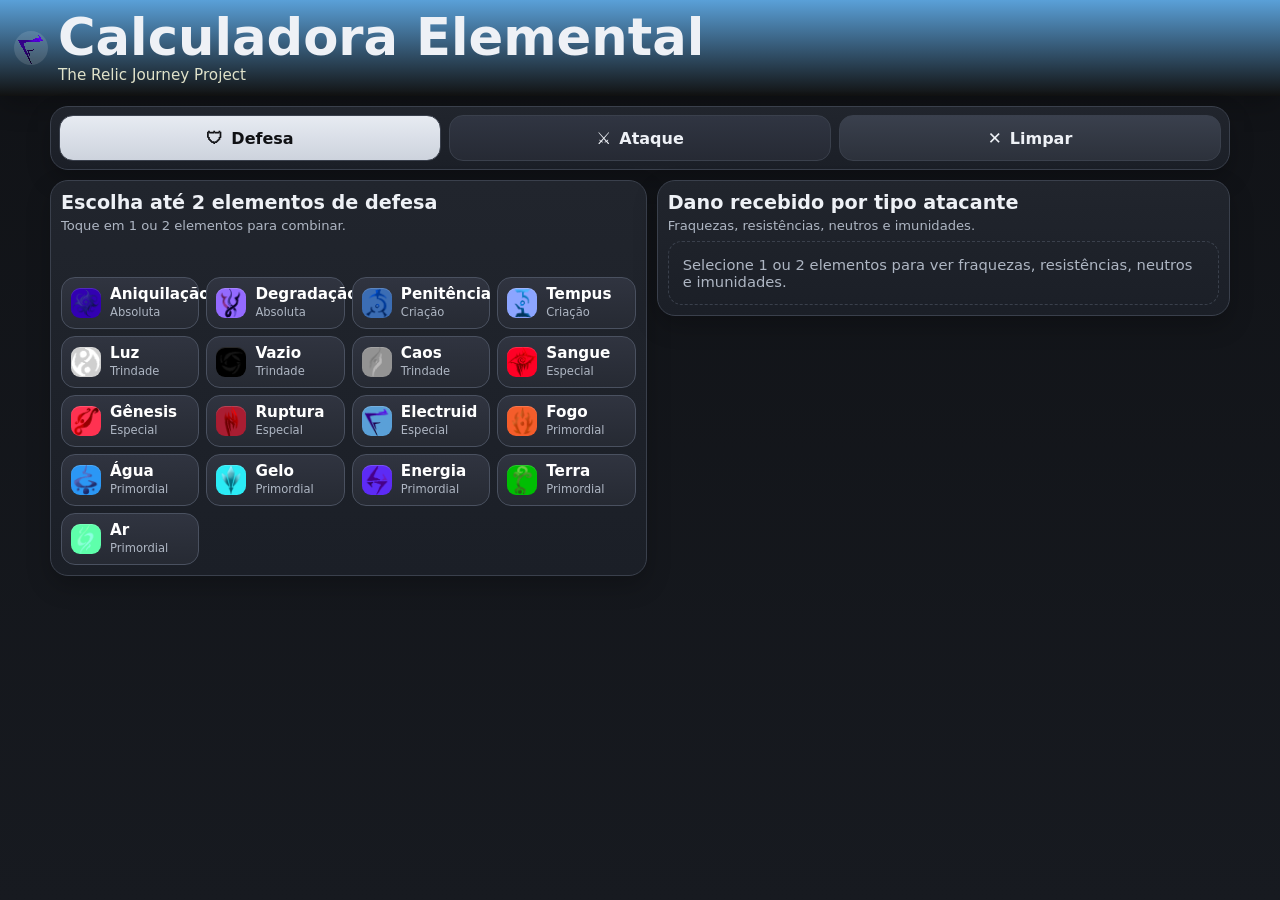
==== commit afb5d065: "Update index.html esQuecikkkkkkkkkkkkkkkkkkkkkkkkk" ====
--- a/index.html
+++ b/index.html
@@ -18,6 +18,25 @@
     <!-- <button class="menu-btn" type="button" aria-label="Menu">☰</button> -->
   </header>
 
+<!-- ================= EMBED / OPEN GRAPH ================= -->
+
+<meta property="og:type" content="website">
+<meta property="og:title" content="The Relic Journey Project">
+<meta property="og:description" content="Calculadora elemental do RPG.">
+<meta property="og:url" content="https://saralinboreas.github.io/trj_elemental_calc/">
+
+<meta property="og:image" content="https://cdn.discordapp.com/icons/1304557655825711169/a_13d15f274c0c20a4f0f4eddcecd04f9f.gif?size=2048">
+<meta property="og:image:width" content="2048">
+<meta property="og:image:height" content="2048">
+
+<!-- Twitter / X -->
+<meta name="twitter:card" content="summary_large_image">
+<meta name="twitter:title" content="The Relic Journey Project">
+<meta name="twitter:description" content="Calculadora elemental do RPG.">
+<meta name="twitter:image" content="https://cdn.discordapp.com/icons/1304557655825711169/a_13d15f274c0c20a4f0f4eddcecd04f9f.gif?size=2048">
+
+<!-- ================= FIM EMBED ================= -->
+  
   <main class="app-shell">
     <section class="mode-strip panel-like">
       <button class="mode-btn active" type="button" id="defenseModeBtn" aria-pressed="true">
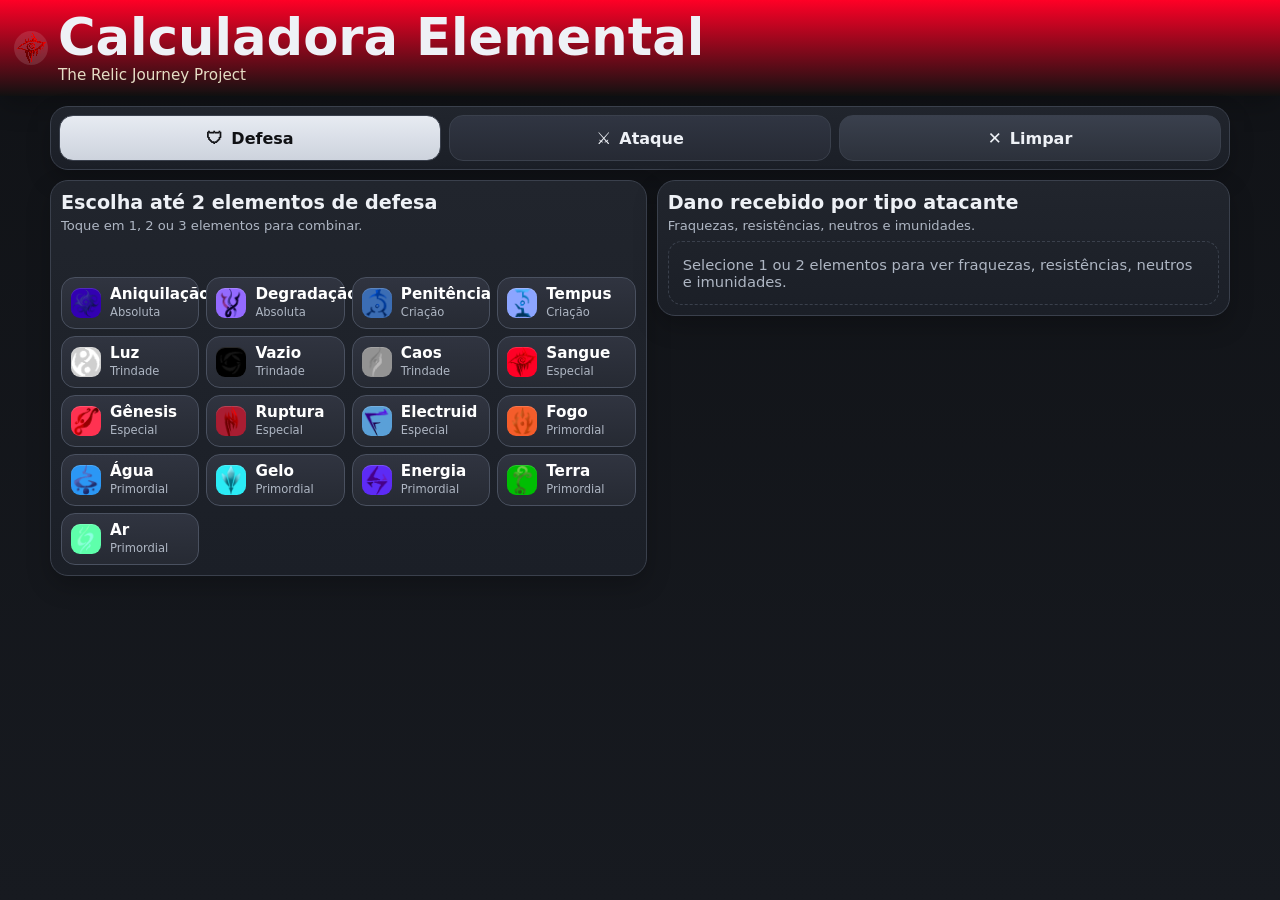
==== commit 01131b07: "Revamp gamer Umas mudanças forte" ====
--- a/index.html
+++ b/index.html
@@ -18,7 +18,7 @@
     <!-- <button class="menu-btn" type="button" aria-label="Menu">☰</button> -->
   </header>
 
-<!-- ================= EMBED / OPEN GRAPH ================= -->
+  <!-- ================= EMBED / OPEN GRAPH ================= -->
 
 <meta property="og:type" content="website">
 <meta property="og:title" content="The Relic Journey Project">
@@ -36,7 +36,7 @@
 <meta name="twitter:image" content="https://cdn.discordapp.com/icons/1304557655825711169/a_13d15f274c0c20a4f0f4eddcecd04f9f.gif?size=2048">
 
 <!-- ================= FIM EMBED ================= -->
-  
+
   <main class="app-shell">
     <section class="mode-strip panel-like">
       <button class="mode-btn active" type="button" id="defenseModeBtn" aria-pressed="true">
@@ -56,12 +56,14 @@
     <section class="panel selector-panel">
       <div class="panel-header compact-header sticky-subheader">
         <div>
-          <h2 id="selectorTitle">Escolha até 2 elementos de defesa</h2>
-          <p class="panel-subtitle">Toque em 1 ou 2 elementos para combinar.</p>
+          <h2 id="selectorTitle">Escolha até 3 elementos de defesa</h2>
+          <p class="panel-subtitle">Toque em 1, 2 ou 3 elementos para combinar.</p>
         </div>
       </div>
       <div id="selectedBadges" class="selected-badges"></div>
       <div id="elementGrid" class="element-grid"></div>
+      
+      <div id="abilitySelectWrap"></div>
     </section>
 
     <section class="panel results-panel">
--- a/styles.css
+++ b/styles.css
@@ -77,6 +77,111 @@
   flex-shrink: 0;
 }*/
 
+.ability-label {
+  display: block;
+  margin-bottom: 6px;
+  font-size: .82rem;
+  color: var(--muted);
+  font-weight: 700;
+}
+
+.ability-select {
+  width: 100%;
+  min-height: 44px;
+  border-radius: 14px;
+  border: 1px solid var(--line);
+  background: linear-gradient(180deg, #303542, #262a34);
+  color: var(--text);
+  padding: 10px 12px;
+  font: inherit;
+  outline: none;
+}
+
+.ability-select:focus {
+  border-color: #8f9aaf;
+}
+
+.ability-grid {
+  display: grid;
+  grid-template-columns: repeat(2, minmax(0, 1fr));
+  gap: 7px;
+}
+
+.ability-card {
+  min-height: 42px;
+  border-radius: 12px;
+  border: 1px solid var(--line);
+  background: linear-gradient(180deg, #303542, #262a34);
+  color: var(--text);
+  padding: 8px 10px;
+  text-align: left;
+  font-weight: 800;
+  cursor: pointer;
+  transition: transform .12s ease, border-color .12s ease, box-shadow .12s ease;
+}
+
+.ability-card:hover,
+.ability-card:focus-visible {
+  transform: translateY(-1px);
+  border-color: #8f9aaf;
+}
+
+.ability-card.active {
+  border-color: #ffffff;
+  box-shadow: 0 0 0 2px rgba(255,255,255,.18) inset;
+  background: linear-gradient(180deg, #e7ebf2, #cdd3dd);
+  color: #101114;
+}
+
+.ability-card-name {
+  display: block;
+  line-height: 1.1;
+  font-size: .88rem;
+}
+
+.selected-badge-ability {
+  background: linear-gradient(180deg, #4a5160, #343944);
+}
+
+.ability-card {
+  min-height: 42px;
+  border-radius: 12px;
+  border: 1px solid var(--line);
+  background: linear-gradient(180deg, #303542, #262a34);
+  color: var(--text);
+  padding: 8px 10px;
+  text-align: left;
+  font-weight: 800;
+  cursor: pointer;
+  transition: transform .12s ease, border-color .12s ease, box-shadow .12s ease;
+  display: flex;
+  align-items: center;
+  gap: 8px;
+}
+
+.ability-card-icon {
+  width: 20px;
+  height: 20px;
+  border-radius: 6px;
+  overflow: hidden;
+  display: grid;
+  place-items: center;
+  flex-shrink: 0;
+}
+
+.ability-card-icon img {
+  width: 100%;
+  height: 100%;
+  object-fit: cover;
+  display: block;
+}
+
+.ability-card-name {
+  display: block;
+  line-height: 1.1;
+  font-size: .88rem;
+}
+
 .topbar h1 {
   margin: 0;
   font-size: clamp(2rem, 4vw, 3.2rem);
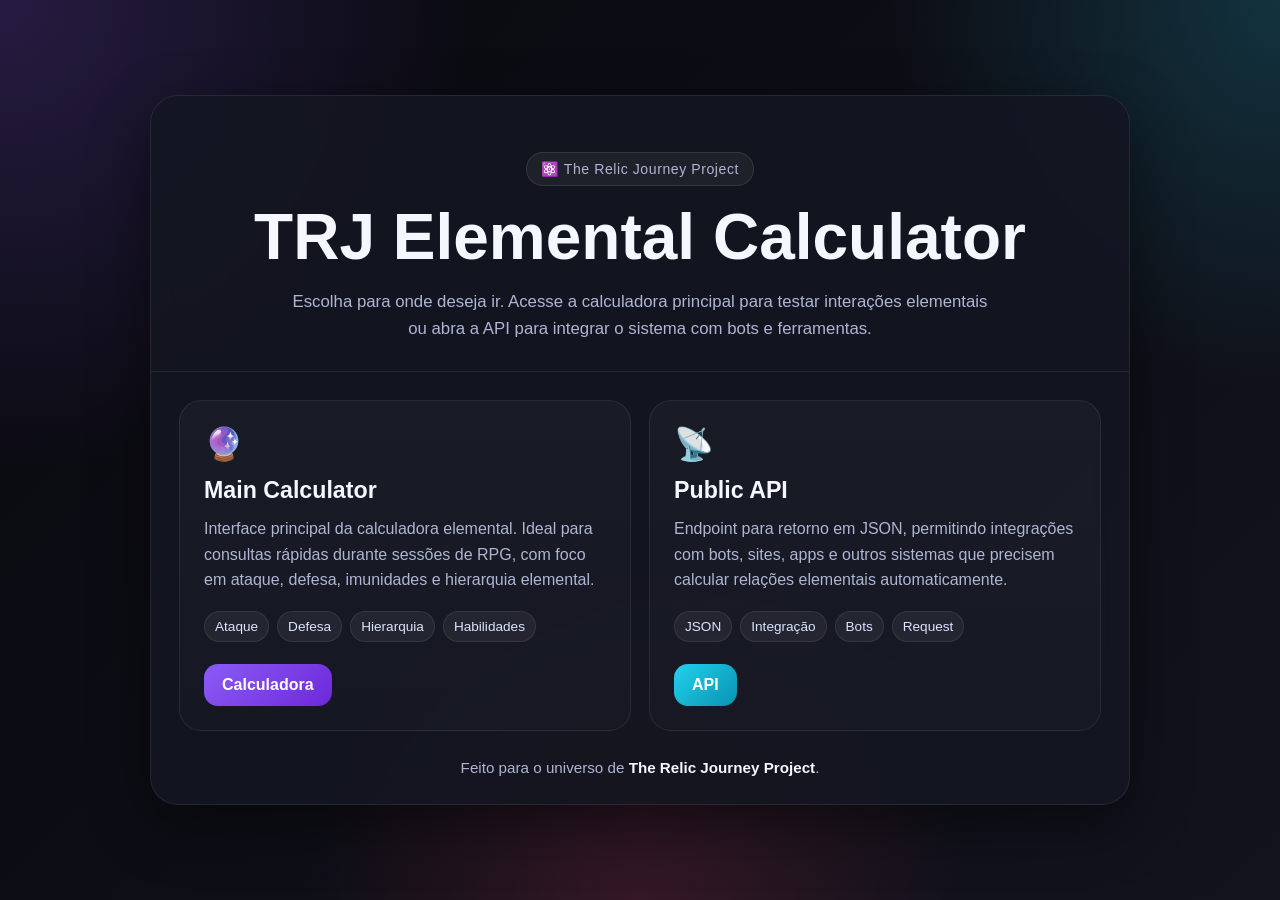
==== commit 468c0ee4: "Create index.html" ====
--- a/index.html
+++ b/index.html
@@ -3,81 +3,239 @@
 <head>
   <meta charset="UTF-8" />
   <meta name="viewport" content="width=device-width, initial-scale=1.0" />
-  <title>Element.help — Calculadora Elemental</title>
-  <link rel="stylesheet" href="styles.css" />
+  <title>TRJ Elemental Calculator</title>
+  <meta name="description" content="Hub principal da TRJ Elemental Calculator. Acesse a calculadora ou a API." />
+  <style>
+    * {
+      box-sizing: border-box;
+      margin: 0;
+      padding: 0;
+    }
+
+    :root {
+      --bg-1: #09090f;
+      --bg-2: #12131d;
+      --card: rgba(20, 22, 34, 0.88);
+      --line: rgba(255, 255, 255, 0.08);
+      --text: #f5f7ff;
+      --muted: #aeb6d3;
+      --accent-1: #8b5cf6;
+      --accent-2: #22d3ee;
+      --accent-3: #f43f5e;
+      --shadow: 0 20px 60px rgba(0, 0, 0, 0.45);
+    }
+
+    body {
+      min-height: 100vh;
+      font-family: Arial, Helvetica, sans-serif;
+      color: var(--text);
+      background:
+        radial-gradient(circle at top left, rgba(139, 92, 246, 0.22), transparent 30%),
+        radial-gradient(circle at top right, rgba(34, 211, 238, 0.18), transparent 25%),
+        radial-gradient(circle at bottom center, rgba(244, 63, 94, 0.16), transparent 30%),
+        linear-gradient(135deg, var(--bg-1), var(--bg-2));
+      display: flex;
+      align-items: center;
+      justify-content: center;
+      padding: 24px;
+    }
+
+    .panel {
+      width: 100%;
+      max-width: 980px;
+      background: var(--card);
+      border: 1px solid var(--line);
+      border-radius: 28px;
+      box-shadow: var(--shadow);
+      overflow: hidden;
+      backdrop-filter: blur(14px);
+    }
+
+    .hero {
+      padding: 56px 28px 28px;
+      text-align: center;
+      border-bottom: 1px solid var(--line);
+    }
+
+    .badge {
+      display: inline-block;
+      padding: 8px 14px;
+      border-radius: 999px;
+      border: 1px solid rgba(255,255,255,0.1);
+      background: rgba(255,255,255,0.05);
+      color: var(--muted);
+      font-size: 0.88rem;
+      margin-bottom: 18px;
+      letter-spacing: 0.04em;
+    }
+
+    .hero h1 {
+      font-size: clamp(2rem, 6vw, 4rem);
+      line-height: 1.05;
+      margin-bottom: 16px;
+    }
+
+    .hero p {
+      max-width: 700px;
+      margin: 0 auto;
+      color: var(--muted);
+      font-size: 1.05rem;
+      line-height: 1.65;
+    }
+
+    .grid {
+      display: grid;
+      grid-template-columns: repeat(2, minmax(0, 1fr));
+      gap: 18px;
+      padding: 28px;
+    }
+
+    .card {
+      position: relative;
+      border: 1px solid var(--line);
+      border-radius: 22px;
+      padding: 24px;
+      background: linear-gradient(180deg, rgba(255,255,255,0.03), rgba(255,255,255,0.015));
+      transition: transform 0.2s ease, border-color 0.2s ease, box-shadow 0.2s ease;
+    }
+
+    .card:hover {
+      transform: translateY(-4px);
+      border-color: rgba(255,255,255,0.18);
+      box-shadow: 0 16px 40px rgba(0,0,0,0.28);
+    }
+
+    .card .icon {
+      font-size: 2rem;
+      margin-bottom: 14px;
+    }
+
+    .card h2 {
+      font-size: 1.45rem;
+      margin-bottom: 12px;
+    }
+
+    .card p {
+      color: var(--muted);
+      line-height: 1.6;
+      margin-bottom: 18px;
+    }
+
+    .tags {
+      display: flex;
+      flex-wrap: wrap;
+      gap: 8px;
+      margin-bottom: 22px;
+    }
+
+    .tag {
+      padding: 7px 10px;
+      border-radius: 999px;
+      background: rgba(255,255,255,0.06);
+      border: 1px solid rgba(255,255,255,0.08);
+      font-size: 0.85rem;
+      color: #dce3ff;
+    }
+
+    .btn {
+      display: inline-block;
+      text-decoration: none;
+      color: white;
+      font-weight: bold;
+      padding: 12px 18px;
+      border-radius: 14px;
+      transition: transform 0.15s ease, opacity 0.15s ease;
+    }
+
+    .btn:hover {
+      transform: translateY(-1px);
+      opacity: 0.95;
+    }
+
+    .btn-main {
+      background: linear-gradient(135deg, var(--accent-1), #6d28d9);
+    }
+
+    .btn-api {
+      background: linear-gradient(135deg, var(--accent-2), #0891b2);
+    }
+
+    .footer {
+      padding: 0 28px 28px;
+      color: var(--muted);
+      text-align: center;
+      font-size: 0.95rem;
+    }
+
+    .footer strong {
+      color: var(--text);
+    }
+
+    @media (max-width: 760px) {
+      .grid {
+        grid-template-columns: 1fr;
+      }
+
+      .hero {
+        padding: 42px 20px 22px;
+      }
+
+      .grid,
+      .footer {
+        padding-left: 20px;
+        padding-right: 20px;
+      }
+    }
+  </style>
 </head>
 <body>
-  <header class="topbar">
-    <div class="brand-wrap">
-      <div class="brand-icon"></div>
-      <div>
-        <h1>Calculadora Elemental</h1>
-        <p>The Relic Journey Project</p>
-      </div>
+  <main class="panel">
+    <section class="hero">
+      <div class="badge">⚛️ The Relic Journey Project</div>
+      <h1>TRJ Elemental Calculator</h1>
+      <p>
+        Escolha para onde deseja ir. Acesse a calculadora principal para testar
+        interações elementais ou abra a API para integrar o sistema com bots e ferramentas.
+      </p>
+    </section>
+
+    <section class="grid">
+      <article class="card">
+        <div class="icon">🔮</div>
+        <h2>Main Calculator</h2>
+        <p>
+          Interface principal da calculadora elemental. Ideal para consultas rápidas
+          durante sessões de RPG, com foco em ataque, defesa, imunidades e hierarquia elemental.
+        </p>
+        <div class="tags">
+          <span class="tag">Ataque</span>
+          <span class="tag">Defesa</span>
+          <span class="tag">Hierarquia</span>
+          <span class="tag">Habilidades</span>
+        </div>
+        <a class="btn btn-main" href="./main/">Calculadora</a>
+      </article>
+
+      <article class="card">
+        <div class="icon">📡</div>
+        <h2>Public API</h2>
+        <p>
+          Endpoint para retorno em JSON, permitindo integrações com bots, sites,
+          apps e outros sistemas que precisem calcular relações elementais automaticamente.
+        </p>
+        <div class="tags">
+          <span class="tag">JSON</span>
+          <span class="tag">Integração</span>
+          <span class="tag">Bots</span>
+          <span class="tag">Request</span>
+        </div>
+        <a class="btn btn-api" href="./api/">API</a>
+      </article>
+    </section>
+
+    <div class="footer">
+      Feito para o universo de <strong>The Relic Journey Project</strong>.
     </div>
-    <!-- <button class="menu-btn" type="button" aria-label="Menu">☰</button> -->
-  </header>
-
-  <!-- ================= EMBED / OPEN GRAPH ================= -->
-
-<meta property="og:type" content="website">
-<meta property="og:title" content="The Relic Journey Project">
-<meta property="og:description" content="Calculadora elemental do RPG.">
-<meta property="og:url" content="https://saralinboreas.github.io/trj_elemental_calc/">
-
-<meta property="og:image" content="https://cdn.discordapp.com/icons/1304557655825711169/a_13d15f274c0c20a4f0f4eddcecd04f9f.gif?size=2048">
-<meta property="og:image:width" content="2048">
-<meta property="og:image:height" content="2048">
-
-<!-- Twitter / X -->
-<meta name="twitter:card" content="summary_large_image">
-<meta name="twitter:title" content="The Relic Journey Project">
-<meta name="twitter:description" content="Calculadora elemental do RPG.">
-<meta name="twitter:image" content="https://cdn.discordapp.com/icons/1304557655825711169/a_13d15f274c0c20a4f0f4eddcecd04f9f.gif?size=2048">
-
-<!-- ================= FIM EMBED ================= -->
-
-  <main class="app-shell">
-    <section class="mode-strip panel-like">
-      <button class="mode-btn active" type="button" id="defenseModeBtn" aria-pressed="true">
-        <span class="mode-icon">🛡</span>
-        <span>Defesa</span>
-      </button>
-      <button class="mode-btn" type="button" id="attackModeBtn" aria-pressed="false">
-        <span class="mode-icon">⚔</span>
-        <span>Ataque</span>
-      </button>
-      <button class="mode-btn clear-mode" type="button" id="clearBtn">
-        <span class="mode-icon">✕</span>
-        <span>Limpar</span>
-      </button>
-    </section>
-
-    <section class="panel selector-panel">
-      <div class="panel-header compact-header sticky-subheader">
-        <div>
-          <h2 id="selectorTitle">Escolha até 3 elementos de defesa</h2>
-          <p class="panel-subtitle">Toque em 1, 2 ou 3 elementos para combinar.</p>
-        </div>
-      </div>
-      <div id="selectedBadges" class="selected-badges"></div>
-      <div id="elementGrid" class="element-grid"></div>
-      
-      <div id="abilitySelectWrap"></div>
-    </section>
-
-    <section class="panel results-panel">
-      <div class="panel-header compact-header sticky-subheader">
-        <div>
-          <h2 id="resultsTitle">Dano recebido por tipo atacante</h2>
-          <p class="panel-subtitle">Fraquezas, resistências, neutros e imunidades.</p>
-        </div>
-      </div>
-      <div id="resultsContainer" class="results-container"></div>
-    </section>
   </main>
-
-  <script type="module" src="js/public-api.js"></script>
-  <script type="module" src="js/app.js"></script>
 </body>
 </html>
